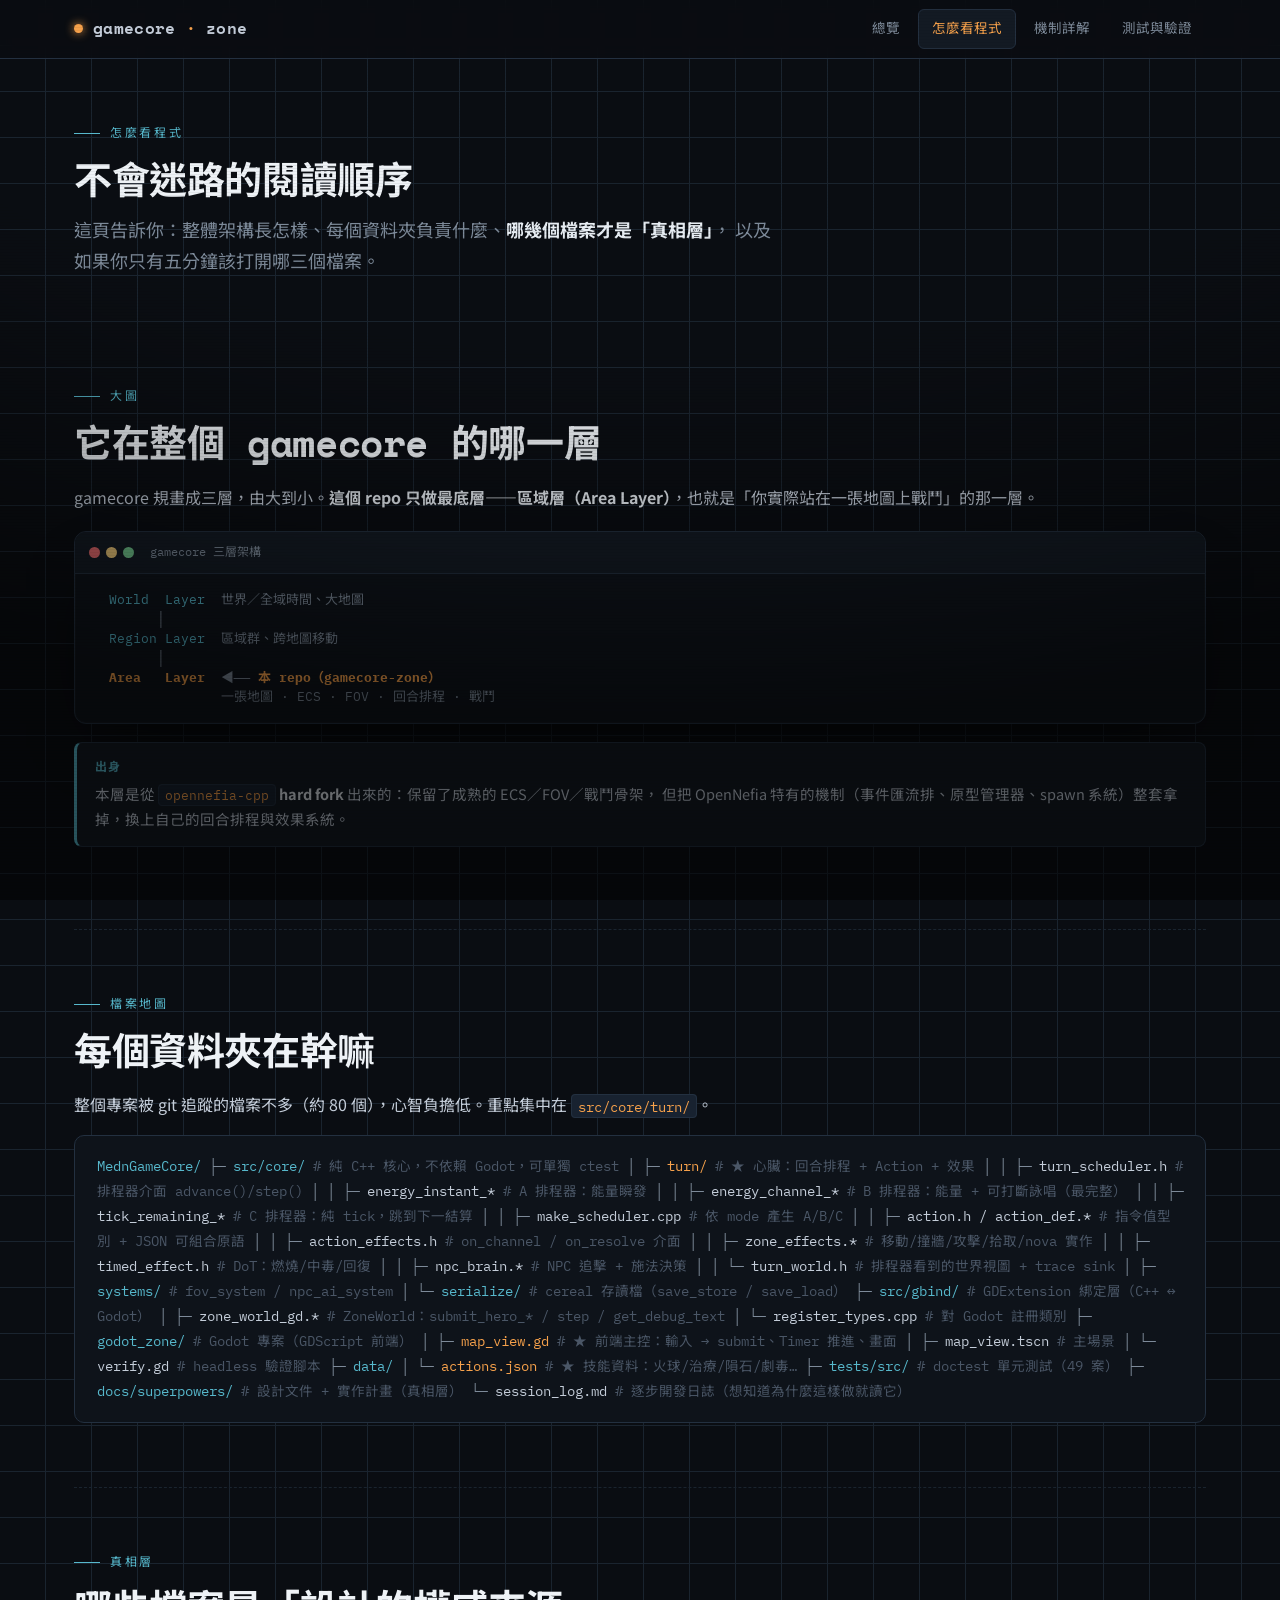
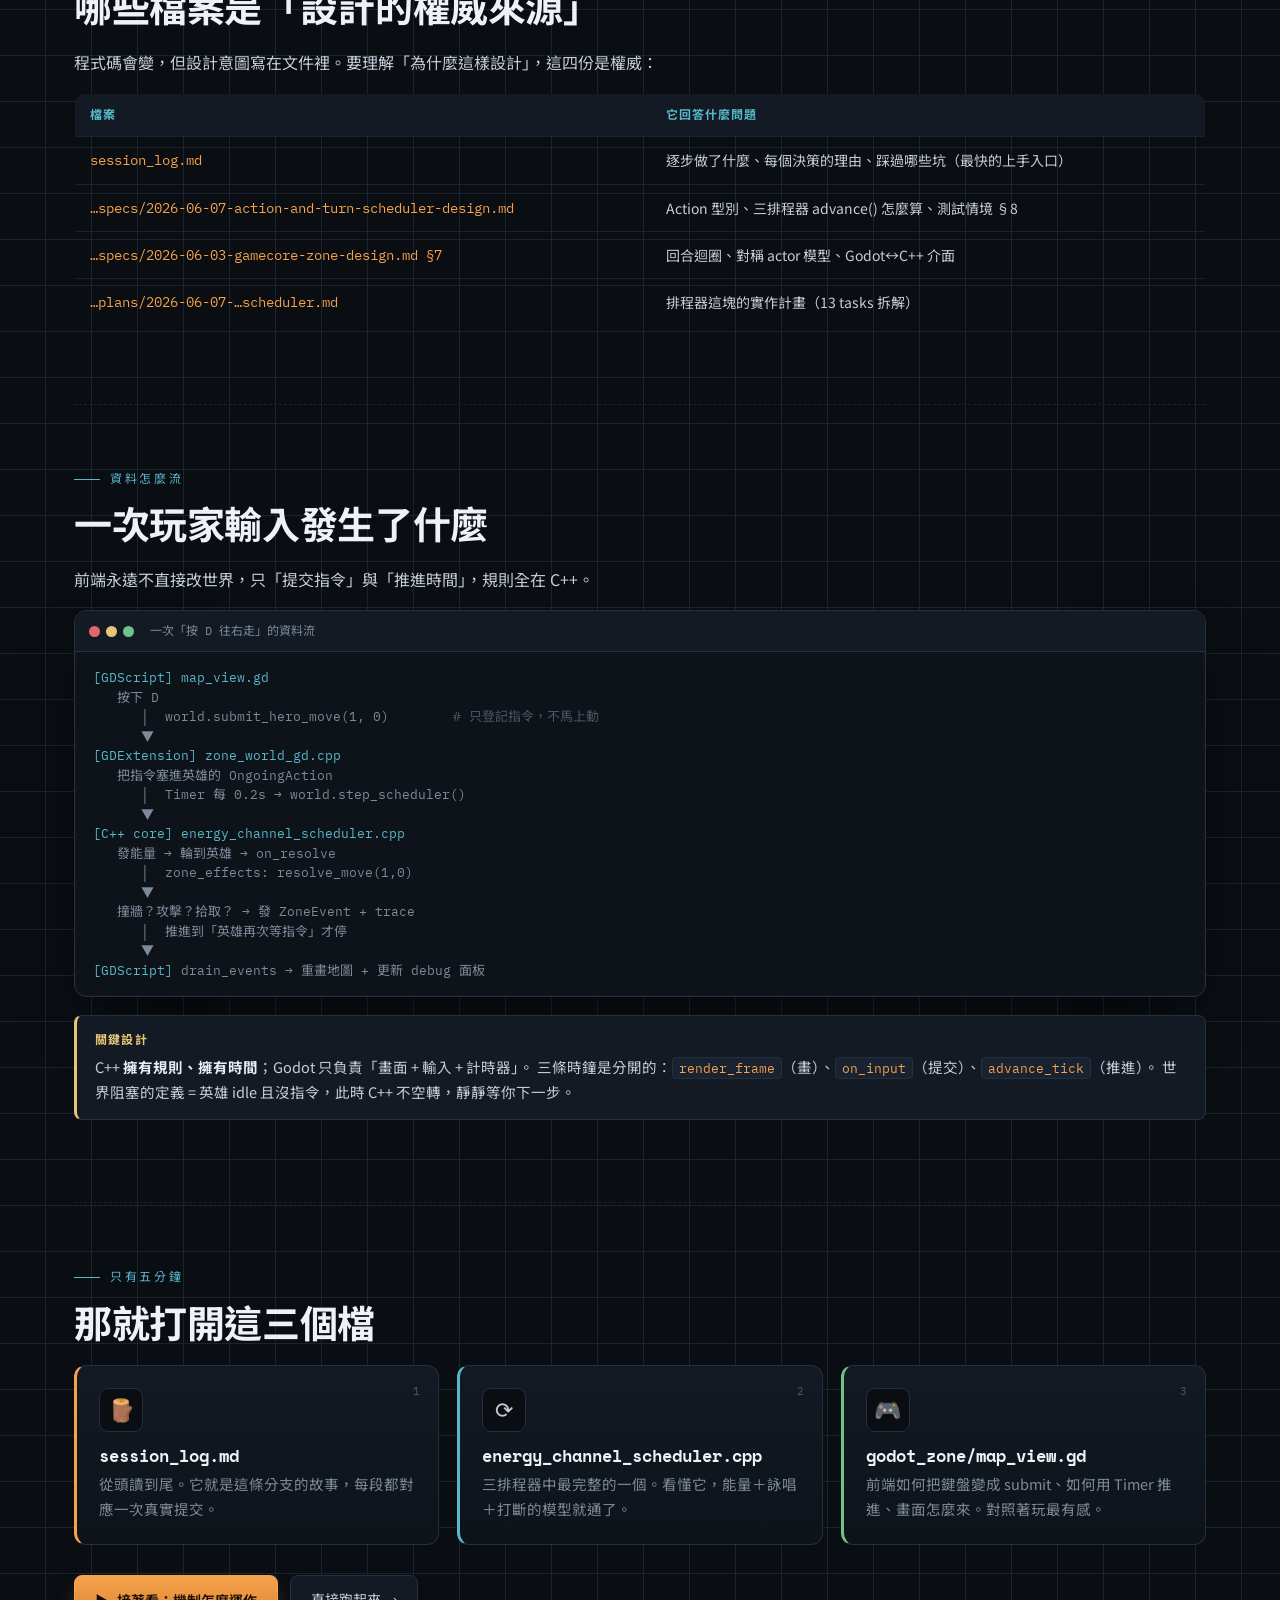
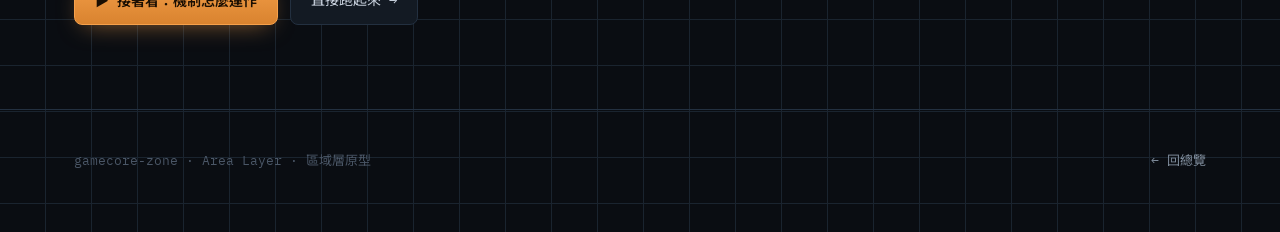
==== html/architecture.html @ c2a14237 "docs(html): 新增專案導覽網站（總覽/架構/機制/測試驗證） 四頁離線文件站，戰術終端機風格（呼應遊戲 ASCII + debug 面板）： - index：總覽、核心能力、開發時間軸、數據" ====
<!DOCTYPE html>
<html lang="zh-Hant">
<head>
<meta charset="UTF-8">
<meta name="viewport" content="width=device-width, initial-scale=1.0">
<script>document.documentElement.className="js";</script>
<title>怎麼看程式 — gamecore-zone</title>
<meta name="description" content="gamecore-zone 程式碼結構導覽：三層架構、檔案地圖、真相層在哪。">
<link rel="stylesheet" href="assets/style.css">
</head>
<body>

<header class="topbar">
  <div class="topbar-inner">
    <div class="brand"><span class="dot"></span>gamecore<b>·</b>zone</div>
    <nav class="nav">
      <a href="index.html">總覽</a>
      <a href="architecture.html" class="active">怎麼看程式</a>
      <a href="mechanics.html">機制詳解</a>
      <a href="testing.html">測試與驗證</a>
    </nav>
    <button class="menu-btn">☰</button>
  </div>
</header>

<main class="wrap">

  <div class="page-head">
    <p class="eyebrow">怎麼看程式</p>
    <h2>不會迷路的閱讀順序</h2>
    <p class="lead">
      這頁告訴你：整體架構長怎樣、每個資料夾負責什麼、<strong>哪幾個檔案才是「真相層」</strong>，
      以及如果你只有五分鐘該打開哪三個檔案。
    </p>
  </div>

  <!-- 三層架構 -->
  <section>
    <p class="eyebrow">大圖</p>
    <h2>它在整個 gamecore 的哪一層</h2>
    <p>gamecore 規畫成三層，由大到小。<strong>這個 repo 只做最底層——區域層（Area Layer）</strong>，也就是「你實際站在一張地圖上戰鬥」的那一層。</p>

    <div class="term reveal" style="margin-top:20px;">
      <div class="term-bar"><span class="lights"><i class="l-r"></i><i class="l-y"></i><i class="l-g"></i></span> gamecore 三層架構</div>
<div class="term-body">  <span class="hl">World  Layer</span>  世界／全域時間、大地圖
        │
  <span class="hl">Region Layer</span>  區域群、跨地圖移動
        │
  <span class="at">Area   Layer</span>  ◀── <span class="at">本 repo（gamecore-zone）</span>
                一張地圖 · ECS · FOV · 回合排程 · 戰鬥</div>
    </div>

    <div class="note">
      <b class="t">出身</b>
      本層是從 <code>opennefia-cpp</code> <strong>hard fork</strong> 出來的：保留了成熟的 ECS／FOV／戰鬥骨架，
      但把 OpenNefia 特有的機制（事件匯流排、原型管理器、spawn 系統）整套拿掉，換上自己的回合排程與效果系統。
    </div>
  </section>

  <!-- 檔案地圖 -->
  <section>
    <p class="eyebrow">檔案地圖</p>
    <h2>每個資料夾在幹嘛</h2>
    <p>整個專案被 git 追蹤的檔案不多（約 80 個），心智負擔低。重點集中在 <code>src/core/turn/</code>。</p>

    <div class="tree reveal">
<span class="d">MednGameCore/</span>
├─ <span class="d">src/core/</span>                  <span class="cmt"># 純 C++ 核心，不依賴 Godot，可單獨 ctest</span>
│  ├─ <span class="hot">turn/</span>                  <span class="cmt"># ★ 心臟：回合排程 + Action + 效果</span>
│  │  ├─ <span class="f">turn_scheduler.h</span>      <span class="cmt"># 排程器介面 advance()/step()</span>
│  │  ├─ <span class="f">energy_instant_*</span>      <span class="cmt"># A 排程器：能量瞬發</span>
│  │  ├─ <span class="f">energy_channel_*</span>      <span class="cmt"># B 排程器：能量 + 可打斷詠唱（最完整）</span>
│  │  ├─ <span class="f">tick_remaining_*</span>      <span class="cmt"># C 排程器：純 tick，跳到下一結算</span>
│  │  ├─ <span class="f">make_scheduler.cpp</span>    <span class="cmt"># 依 mode 產生 A/B/C</span>
│  │  ├─ <span class="f">action.h / action_def.*</span> <span class="cmt"># 指令值型別 + JSON 可組合原語</span>
│  │  ├─ <span class="f">action_effects.h</span>      <span class="cmt"># on_channel / on_resolve 介面</span>
│  │  ├─ <span class="f">zone_effects.*</span>        <span class="cmt"># 移動/撞牆/攻擊/拾取/nova 實作</span>
│  │  ├─ <span class="f">timed_effect.h</span>        <span class="cmt"># DoT：燃燒/中毒/回復</span>
│  │  ├─ <span class="f">npc_brain.*</span>           <span class="cmt"># NPC 追擊 + 施法決策</span>
│  │  └─ <span class="f">turn_world.h</span>          <span class="cmt"># 排程器看到的世界視圖 + trace sink</span>
│  ├─ <span class="d">systems/</span>               <span class="cmt"># fov_system / npc_ai_system</span>
│  └─ <span class="d">serialize/</span>             <span class="cmt"># cereal 存讀檔（save_store / save_load）</span>
├─ <span class="d">src/gbind/</span>                <span class="cmt"># GDExtension 綁定層（C++ ↔ Godot）</span>
│  ├─ <span class="f">zone_world_gd.*</span>         <span class="cmt"># ZoneWorld：submit_hero_* / step / get_debug_text</span>
│  └─ <span class="f">register_types.cpp</span>     <span class="cmt"># 對 Godot 註冊類別</span>
├─ <span class="d">godot_zone/</span>               <span class="cmt"># Godot 專案（GDScript 前端）</span>
│  ├─ <span class="hot">map_view.gd</span>            <span class="cmt"># ★ 前端主控：輸入 → submit、Timer 推進、畫面</span>
│  ├─ <span class="f">map_view.tscn</span>          <span class="cmt"># 主場景</span>
│  └─ <span class="f">verify.gd</span>             <span class="cmt"># headless 驗證腳本</span>
├─ <span class="d">data/</span>
│  └─ <span class="hot">actions.json</span>           <span class="cmt"># ★ 技能資料：火球/治療/隕石/劇毒…</span>
├─ <span class="d">tests/src/</span>               <span class="cmt"># doctest 單元測試（49 案）</span>
├─ <span class="d">docs/superpowers/</span>        <span class="cmt"># 設計文件 + 實作計畫（真相層）</span>
└─ <span class="f">session_log.md</span>          <span class="cmt"># 逐步開發日誌（想知道為什麼這樣做就讀它）</span>
    </div>
  </section>

  <!-- 真相層 -->
  <section>
    <p class="eyebrow">真相層</p>
    <h2>哪些檔案是「設計的權威來源」</h2>
    <p>程式碼會變，但設計意圖寫在文件裡。要理解「為什麼這樣設計」，這四份是權威：</p>

    <table class="tbl reveal">
      <thead><tr><th>檔案</th><th>它回答什麼問題</th></tr></thead>
      <tbody>
        <tr><td>session_log.md</td><td>逐步做了什麼、每個決策的理由、踩過哪些坑（最快的上手入口）</td></tr>
        <tr><td>…specs/2026-06-07-action-and-turn-scheduler-design.md</td><td>Action 型別、三排程器 advance() 怎麼算、測試情境 §8</td></tr>
        <tr><td>…specs/2026-06-03-gamecore-zone-design.md §7</td><td>回合迴圈、對稱 actor 模型、Godot↔C++ 介面</td></tr>
        <tr><td>…plans/2026-06-07-…scheduler.md</td><td>排程器這塊的實作計畫（13 tasks 拆解）</td></tr>
      </tbody>
    </table>
  </section>

  <!-- 資料流 -->
  <section>
    <p class="eyebrow">資料怎麼流</p>
    <h2>一次玩家輸入發生了什麼</h2>
    <p>前端永遠不直接改世界，只「提交指令」與「推進時間」，規則全在 C++。</p>

    <div class="term reveal">
      <div class="term-bar"><span class="lights"><i class="l-r"></i><i class="l-y"></i><i class="l-g"></i></span> 一次「按 D 往右走」的資料流</div>
<div class="term-body"><span class="hl">[GDScript] map_view.gd</span>
   按下 D
      │  world.submit_hero_move(1, 0)        <span class="wl"># 只登記指令，不馬上動</span>
      ▼
<span class="hl">[GDExtension] zone_world_gd.cpp</span>
   把指令塞進英雄的 OngoingAction
      │  Timer 每 0.2s → world.step_scheduler()
      ▼
<span class="hl">[C++ core] energy_channel_scheduler.cpp</span>
   發能量 → 輪到英雄 → on_resolve
      │  zone_effects: resolve_move(1,0)
      ▼
   撞牆？攻擊？拾取？ → 發 ZoneEvent + trace
      │  推進到「英雄再次等指令」才停
      ▼
<span class="hl">[GDScript]</span> drain_events → 重畫地圖 + 更新 debug 面板</div>
    </div>

    <div class="note warn">
      <b class="t">關鍵設計</b>
      C++ <strong>擁有規則、擁有時間</strong>；Godot 只負責「畫面 + 輸入 + 計時器」。
      三條時鐘是分開的：<code>render_frame</code>（畫）、<code>on_input</code>（提交）、<code>advance_tick</code>（推進）。
      世界阻塞的定義 = 英雄 idle 且沒指令，此時 C++ 不空轉，靜靜等你下一步。
    </div>
  </section>

  <!-- 五分鐘 -->
  <section style="border-bottom:0;">
    <p class="eyebrow">只有五分鐘</p>
    <h2>那就打開這三個檔</h2>
    <div class="grid c3">
      <div class="card fire reveal">
        <span class="k">1</span>
        <div class="ico">🪵</div>
        <h3>session_log.md</h3>
        <p>從頭讀到尾。它就是這條分支的故事，每段都對應一次真實提交。</p>
      </div>
      <div class="card cyan reveal">
        <span class="k">2</span>
        <div class="ico">⟳</div>
        <h3>energy_channel_scheduler.cpp</h3>
        <p>三排程器中最完整的一個。看懂它，能量＋詠唱＋打斷的模型就通了。</p>
      </div>
      <div class="card heal reveal">
        <span class="k">3</span>
        <div class="ico">🎮</div>
        <h3>godot_zone/map_view.gd</h3>
        <p>前端如何把鍵盤變成 submit、如何用 Timer 推進、畫面怎麼來。對照著玩最有感。</p>
      </div>
    </div>
    <div class="hero-cta" style="margin-top:30px;">
      <a class="btn primary" href="mechanics.html">▶ 接著看：機制怎麼運作</a>
      <a class="btn" href="testing.html">直接跑起來 →</a>
    </div>
  </section>

</main>

<footer>
  <div class="wrap foot-inner">
    <span>gamecore-zone · Area Layer · 區域層原型</span>
    <span><a href="index.html">← 回總覽</a></span>
  </div>
</footer>

<script src="assets/app.js"></script>
</body>
</html>
---- html/assets/style.css ----
/* ============================================================
   gamecore-zone — 文件站樣式
   美學方向：戰術終端機 / phosphor 螢光 / roguelike 內部監視器
   ============================================================ */

@import url('https://fonts.googleapis.com/css2?family=Space+Mono:ital,wght@0,400;0,700;1,400&family=IBM+Plex+Mono:wght@400;500;600&family=Noto+Sans+TC:wght@400;500;700&display=swap');

:root {
  --bg:        #0a0d12;
  --bg-2:      #0e131a;
  --panel:     #131a23;
  --panel-2:   #182230;
  --line:      #233040;
  --line-soft: #1a242f;

  --ink:       #c4cdd9;
  --ink-dim:   #7d8a99;
  --ink-faint: #4a5666;

  --fire:      #f6a14b;   /* 火 / 英雄 / 主強調 */
  --cyan:      #57b8cc;   /* 資訊 / 排程 */
  --heal:      #6fc28a;   /* 治療 / 回復 */
  --cast:      #b08cff;   /* 詠唱 / 毒 */
  --blood:     #e0686b;   /* 傷害 / 死亡 */
  --gold:      #e8c477;

  --display: 'Space Mono', 'Noto Sans TC', monospace;
  --code:    'IBM Plex Mono', 'Noto Sans TC', monospace;
  --body:    'Noto Sans TC', 'IBM Plex Mono', sans-serif;

  --maxw: 1180px;
}

* { box-sizing: border-box; }

html { scroll-behavior: smooth; }

body {
  margin: 0;
  background: var(--bg);
  color: var(--ink);
  font-family: var(--body);
  font-size: 16px;
  line-height: 1.72;
  -webkit-font-smoothing: antialiased;
  background-image:
    linear-gradient(var(--line-soft) 1px, transparent 1px),
    linear-gradient(90deg, var(--line-soft) 1px, transparent 1px);
  background-size: 46px 46px;
  background-position: -1px -1px;
}

/* 掃描線 + 暗角氛圍疊層 */
body::before {
  content: "";
  position: fixed;
  inset: 0;
  pointer-events: none;
  z-index: 999;
  background:
    radial-gradient(ellipse 120% 90% at 50% -10%, transparent 55%, rgba(0,0,0,.55) 100%),
    repeating-linear-gradient(0deg, rgba(0,0,0,0) 0px, rgba(0,0,0,0) 2px, rgba(0,0,0,.10) 3px);
  mix-blend-mode: multiply;
}

a { color: var(--fire); text-decoration: none; }
a:hover { text-decoration: underline; text-underline-offset: 3px; }

::selection { background: rgba(246,161,75,.28); color: #fff; }

/* ---------- 頂部導覽 ---------- */
.topbar {
  position: sticky;
  top: 0;
  z-index: 50;
  background: rgba(10,13,18,.82);
  backdrop-filter: blur(8px);
  border-bottom: 1px solid var(--line);
}
.topbar-inner {
  max-width: var(--maxw);
  margin: 0 auto;
  padding: 0 24px;
  height: 58px;
  display: flex;
  align-items: center;
  gap: 28px;
}
.brand {
  font-family: var(--display);
  font-weight: 700;
  letter-spacing: .02em;
  color: var(--ink);
  white-space: nowrap;
  display: flex;
  align-items: center;
  gap: 10px;
}
.brand .dot {
  width: 9px; height: 9px; border-radius: 50%;
  background: var(--fire);
  box-shadow: 0 0 10px var(--fire);
  animation: blink 2.4s steps(1) infinite;
}
@keyframes blink { 0%,70%{opacity:1} 71%,100%{opacity:.25} }
.brand b { color: var(--fire); }

.nav {
  display: flex;
  gap: 4px;
  margin-left: auto;
  flex-wrap: wrap;
}
.nav a {
  font-family: var(--code);
  font-size: 13.5px;
  color: var(--ink-dim);
  padding: 7px 13px;
  border: 1px solid transparent;
  border-radius: 6px;
  transition: .15s;
}
.nav a:hover { color: var(--ink); background: var(--panel); text-decoration: none; }
.nav a.active {
  color: var(--fire);
  border-color: var(--line);
  background: var(--panel);
}

/* ---------- 版面 ---------- */
.wrap { max-width: var(--maxw); margin: 0 auto; padding: 0 24px; }
section { padding: 64px 0; border-bottom: 1px dashed var(--line-soft); }
section:last-child { border-bottom: 0; }

.eyebrow {
  font-family: var(--code);
  font-size: 12px;
  letter-spacing: .22em;
  text-transform: uppercase;
  color: var(--cyan);
  margin: 0 0 14px;
  display: flex; align-items: center; gap: 10px;
}
.eyebrow::before {
  content: "";
  width: 26px; height: 1px;
  background: var(--cyan);
}

h1, h2, h3 { font-family: var(--display); font-weight: 700; line-height: 1.18; color: #eef2f6; }
h2 { font-size: clamp(26px, 4vw, 38px); margin: 0 0 18px; letter-spacing: -.01em; }
h3 { font-size: 20px; margin: 32px 0 10px; color: var(--gold); }
p { margin: 0 0 16px; color: var(--ink); }
.lead { font-size: 18px; color: var(--ink-dim); max-width: 70ch; }

strong { color: #e7edf3; font-weight: 700; }
code:not(pre code) {
  font-family: var(--code);
  font-size: .9em;
  background: var(--panel-2);
  color: var(--fire);
  padding: 1.5px 6px;
  border-radius: 4px;
  border: 1px solid var(--line);
}

/* ---------- HERO ---------- */
.hero {
  padding: 86px 0 70px;
  display: grid;
  grid-template-columns: 1.05fr .95fr;
  gap: 54px;
  align-items: center;
}
.hero h1 {
  font-size: clamp(38px, 6.2vw, 68px);
  letter-spacing: -.02em;
  margin: 0 0 20px;
}
.hero h1 .fire { color: var(--fire); }
.hero .tag {
  font-family: var(--code);
  display: inline-block;
  font-size: 12.5px;
  letter-spacing: .14em;
  color: var(--cyan);
  border: 1px solid var(--line);
  background: var(--panel);
  padding: 5px 12px;
  border-radius: 100px;
  margin-bottom: 26px;
}
.hero .lead { font-size: 19px; }
.hero-cta { display: flex; gap: 12px; margin-top: 30px; flex-wrap: wrap; }

.btn {
  font-family: var(--code);
  font-size: 14px;
  padding: 12px 20px;
  border-radius: 8px;
  border: 1px solid var(--line);
  color: var(--ink);
  background: var(--panel);
  transition: .16s;
  cursor: pointer;
  display: inline-flex; align-items: center; gap: 8px;
}
.btn:hover { text-decoration: none; transform: translateY(-2px); border-color: var(--ink-faint); }
.btn.primary {
  background: linear-gradient(180deg, #f6a14b, #d9832f);
  color: #1a0e02;
  border-color: #f6a14b;
  font-weight: 600;
  box-shadow: 0 8px 24px -10px rgba(246,161,75,.6);
}

/* ---------- ASCII 地圖小視窗 ---------- */
.term {
  background: var(--bg-2);
  border: 1px solid var(--line);
  border-radius: 12px;
  overflow: hidden;
  box-shadow: 0 30px 70px -30px rgba(0,0,0,.8), inset 0 0 0 1px rgba(255,255,255,.02);
}
.term-bar {
  display: flex; align-items: center; gap: 8px;
  padding: 10px 14px;
  background: var(--panel);
  border-bottom: 1px solid var(--line);
  font-family: var(--code);
  font-size: 12px;
  color: var(--ink-dim);
}
.term-bar .lights { display: flex; gap: 6px; margin-right: 8px; }
.term-bar .lights i { width: 11px; height: 11px; border-radius: 50%; display: block; }
.l-r { background: var(--blood); }
.l-y { background: var(--gold); }
.l-g { background: var(--heal); }
.term-body {
  font-family: var(--code);
  font-size: 13px;
  line-height: 1.5;
  padding: 16px 18px;
  white-space: pre;
  overflow-x: auto;
  color: var(--ink-dim);
}
.term-body .at  { color: var(--fire); font-weight: 700; }   /* @ 英雄 */
.term-body .en  { color: var(--blood); }                    /* g 敵人 */
.term-body .it  { color: var(--heal); }                     /* ! 道具 */
.term-body .wl  { color: var(--ink-faint); }                /* # 牆 */
.term-body .hl  { color: var(--cyan); }

/* ---------- 卡片網格 ---------- */
.grid { display: grid; gap: 18px; }
.grid.c2 { grid-template-columns: repeat(2, 1fr); }
.grid.c3 { grid-template-columns: repeat(3, 1fr); }

.card {
  background: linear-gradient(180deg, var(--panel), var(--bg-2));
  border: 1px solid var(--line);
  border-radius: 12px;
  padding: 22px;
  position: relative;
  transition: .18s;
}
.card:hover { border-color: var(--ink-faint); transform: translateY(-3px); }
.card .ico {
  font-family: var(--code);
  font-size: 22px;
  width: 44px; height: 44px;
  display: grid; place-items: center;
  border: 1px solid var(--line);
  border-radius: 9px;
  background: var(--bg);
  margin-bottom: 14px;
}
.card h3 { margin: 0 0 6px; font-size: 17px; color: #eef2f6; }
.card p { font-size: 14.5px; color: var(--ink-dim); margin: 0; }
.card .k {
  position: absolute; top: 16px; right: 18px;
  font-family: var(--code); font-size: 11px;
  color: var(--ink-faint);
}

/* 強調色邊條 */
.card.fire { border-left: 3px solid var(--fire); }
.card.cyan { border-left: 3px solid var(--cyan); }
.card.heal { border-left: 3px solid var(--heal); }
.card.cast { border-left: 3px solid var(--cast); }
.card.blood{ border-left: 3px solid var(--blood); }
.card.gold { border-left: 3px solid var(--gold); }

/* ---------- 程式碼塊 / 終端機指令 ---------- */
pre {
  background: var(--bg-2);
  border: 1px solid var(--line);
  border-radius: 10px;
  padding: 18px 20px;
  overflow-x: auto;
  font-family: var(--code);
  font-size: 13.5px;
  line-height: 1.7;
  color: var(--ink);
  position: relative;
}
pre .c { color: var(--ink-faint); }      /* 註解 */
pre .p { color: var(--fire); }           /* 提示符 / 強調 */
pre .o { color: var(--heal); }           /* 輸出 ok */
pre .v { color: var(--cyan); }           /* 變數 / flag */

.cmd-label {
  font-family: var(--code);
  font-size: 11px;
  letter-spacing: .15em;
  text-transform: uppercase;
  color: var(--ink-faint);
  margin: 22px 0 8px;
}

/* ---------- 表格 ---------- */
.tbl {
  width: 100%;
  border-collapse: collapse;
  font-size: 14px;
  margin: 14px 0;
  border: 1px solid var(--line);
  border-radius: 10px;
  overflow: hidden;
}
.tbl th, .tbl td {
  padding: 11px 15px;
  text-align: left;
  border-bottom: 1px solid var(--line-soft);
}
.tbl th {
  background: var(--panel);
  font-family: var(--code);
  font-size: 12px;
  letter-spacing: .08em;
  text-transform: uppercase;
  color: var(--cyan);
}
.tbl tr:last-child td { border-bottom: 0; }
.tbl td:first-child { font-family: var(--code); color: var(--fire); white-space: nowrap; }
.tbl tr:hover td { background: rgba(255,255,255,.015); }
.kbd {
  font-family: var(--code);
  background: var(--panel-2);
  border: 1px solid var(--line);
  border-bottom-width: 2px;
  border-radius: 5px;
  padding: 2px 8px;
  font-size: 12.5px;
  color: var(--gold);
  white-space: nowrap;
}

/* ---------- 時間軸（做了什麼） ---------- */
.timeline { position: relative; margin-top: 20px; padding-left: 30px; }
.timeline::before {
  content: ""; position: absolute; left: 7px; top: 6px; bottom: 6px;
  width: 2px; background: linear-gradient(var(--fire), var(--cast), transparent);
}
.tl {
  position: relative;
  padding: 0 0 26px 8px;
}
.tl::before {
  content: ""; position: absolute; left: -27px; top: 6px;
  width: 12px; height: 12px; border-radius: 50%;
  background: var(--bg); border: 2px solid var(--fire);
}
.tl .step {
  font-family: var(--code); font-size: 11.5px;
  color: var(--ink-faint); letter-spacing: .1em;
}
.tl h4 { margin: 2px 0 5px; font-family: var(--display); font-size: 16.5px; color: #eef2f6; }
.tl p { margin: 0; font-size: 14.5px; color: var(--ink-dim); }

/* ---------- 統計條 ---------- */
.stats {
  display: grid; grid-template-columns: repeat(4, 1fr); gap: 1px;
  background: var(--line); border: 1px solid var(--line);
  border-radius: 12px; overflow: hidden; margin: 8px 0;
}
.stat { background: var(--bg-2); padding: 22px 18px; text-align: center; }
.stat .n {
  font-family: var(--display); font-weight: 700;
  font-size: 34px; color: var(--fire); line-height: 1;
}
.stat .l { font-family: var(--code); font-size: 11.5px; color: var(--ink-dim); margin-top: 8px; letter-spacing: .05em; }

/* ---------- 提示框 ---------- */
.note {
  border: 1px solid var(--line);
  border-left: 3px solid var(--cyan);
  background: var(--panel);
  border-radius: 8px;
  padding: 14px 18px;
  font-size: 14.5px;
  margin: 18px 0;
}
.note.warn { border-left-color: var(--gold); }
.note.bug  { border-left-color: var(--blood); }
.note b.t { font-family: var(--code); font-size: 12px; letter-spacing: .1em; text-transform: uppercase; display: block; margin-bottom: 4px; color: var(--cyan); }
.note.warn b.t { color: var(--gold); }
.note.bug  b.t { color: var(--blood); }

/* ---------- 檔案樹 ---------- */
.tree {
  font-family: var(--code);
  font-size: 13.5px;
  line-height: 1.85;
  background: var(--bg-2);
  border: 1px solid var(--line);
  border-radius: 10px;
  padding: 18px 22px;
  color: var(--ink-dim);
  overflow-x: auto;
}
.tree .d { color: var(--cyan); }
.tree .f { color: var(--ink); }
.tree .cmt { color: var(--ink-faint); }
.tree .hot { color: var(--fire); }

/* ---------- 頁尾 ---------- */
footer {
  border-top: 1px solid var(--line);
  padding: 40px 0 60px;
  margin-top: 20px;
  color: var(--ink-faint);
  font-family: var(--code);
  font-size: 13px;
}
.foot-inner { display: flex; justify-content: space-between; flex-wrap: wrap; gap: 16px; align-items: center; }
.foot-inner a { color: var(--ink-dim); }

/* ---------- 頁內小節標題 ---------- */
.page-head { padding: 64px 0 30px; }
.page-head h2 { margin-bottom: 12px; }

/* ---------- 進場動畫（只在 JS 啟用時隱藏，否則一律可見） ---------- */
.js .reveal { opacity: 0; transform: translateY(18px); }
.js .reveal.in { opacity: 1; transform: none; transition: opacity .6s ease, transform .6s cubic-bezier(.2,.7,.2,1); }

/* ---------- RWD ---------- */
@media (max-width: 860px) {
  .hero { grid-template-columns: 1fr; gap: 34px; padding-top: 50px; }
  .grid.c2, .grid.c3 { grid-template-columns: 1fr; }
  .stats { grid-template-columns: repeat(2, 1fr); }
  .nav { display: none; }
  .nav.open { display: flex; position: absolute; top: 58px; left: 0; right: 0; background: var(--bg-2); border-bottom: 1px solid var(--line); flex-direction: column; padding: 10px; }
  .menu-btn { display: inline-flex !important; margin-left: auto; }
}
.menu-btn { display: none; background: var(--panel); border: 1px solid var(--line); color: var(--ink); border-radius: 7px; padding: 8px 12px; font-family: var(--code); cursor: pointer; }
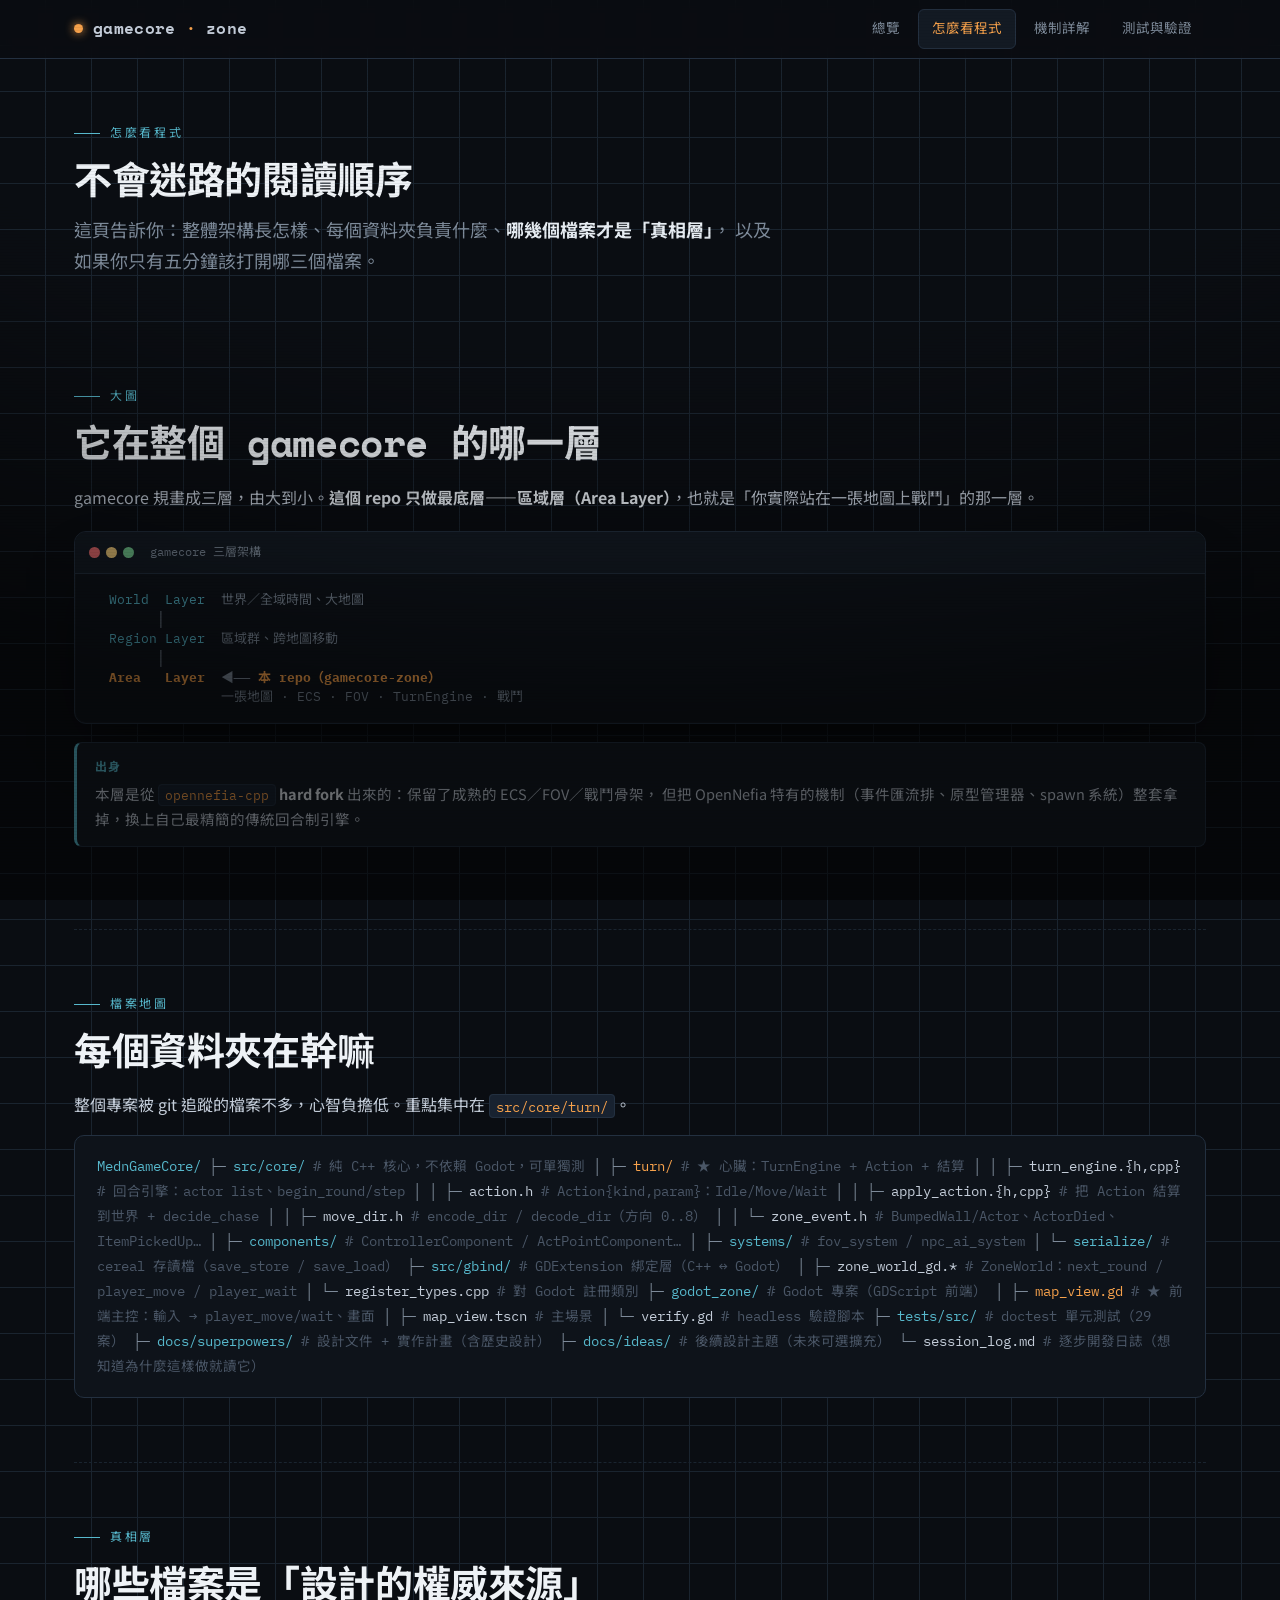
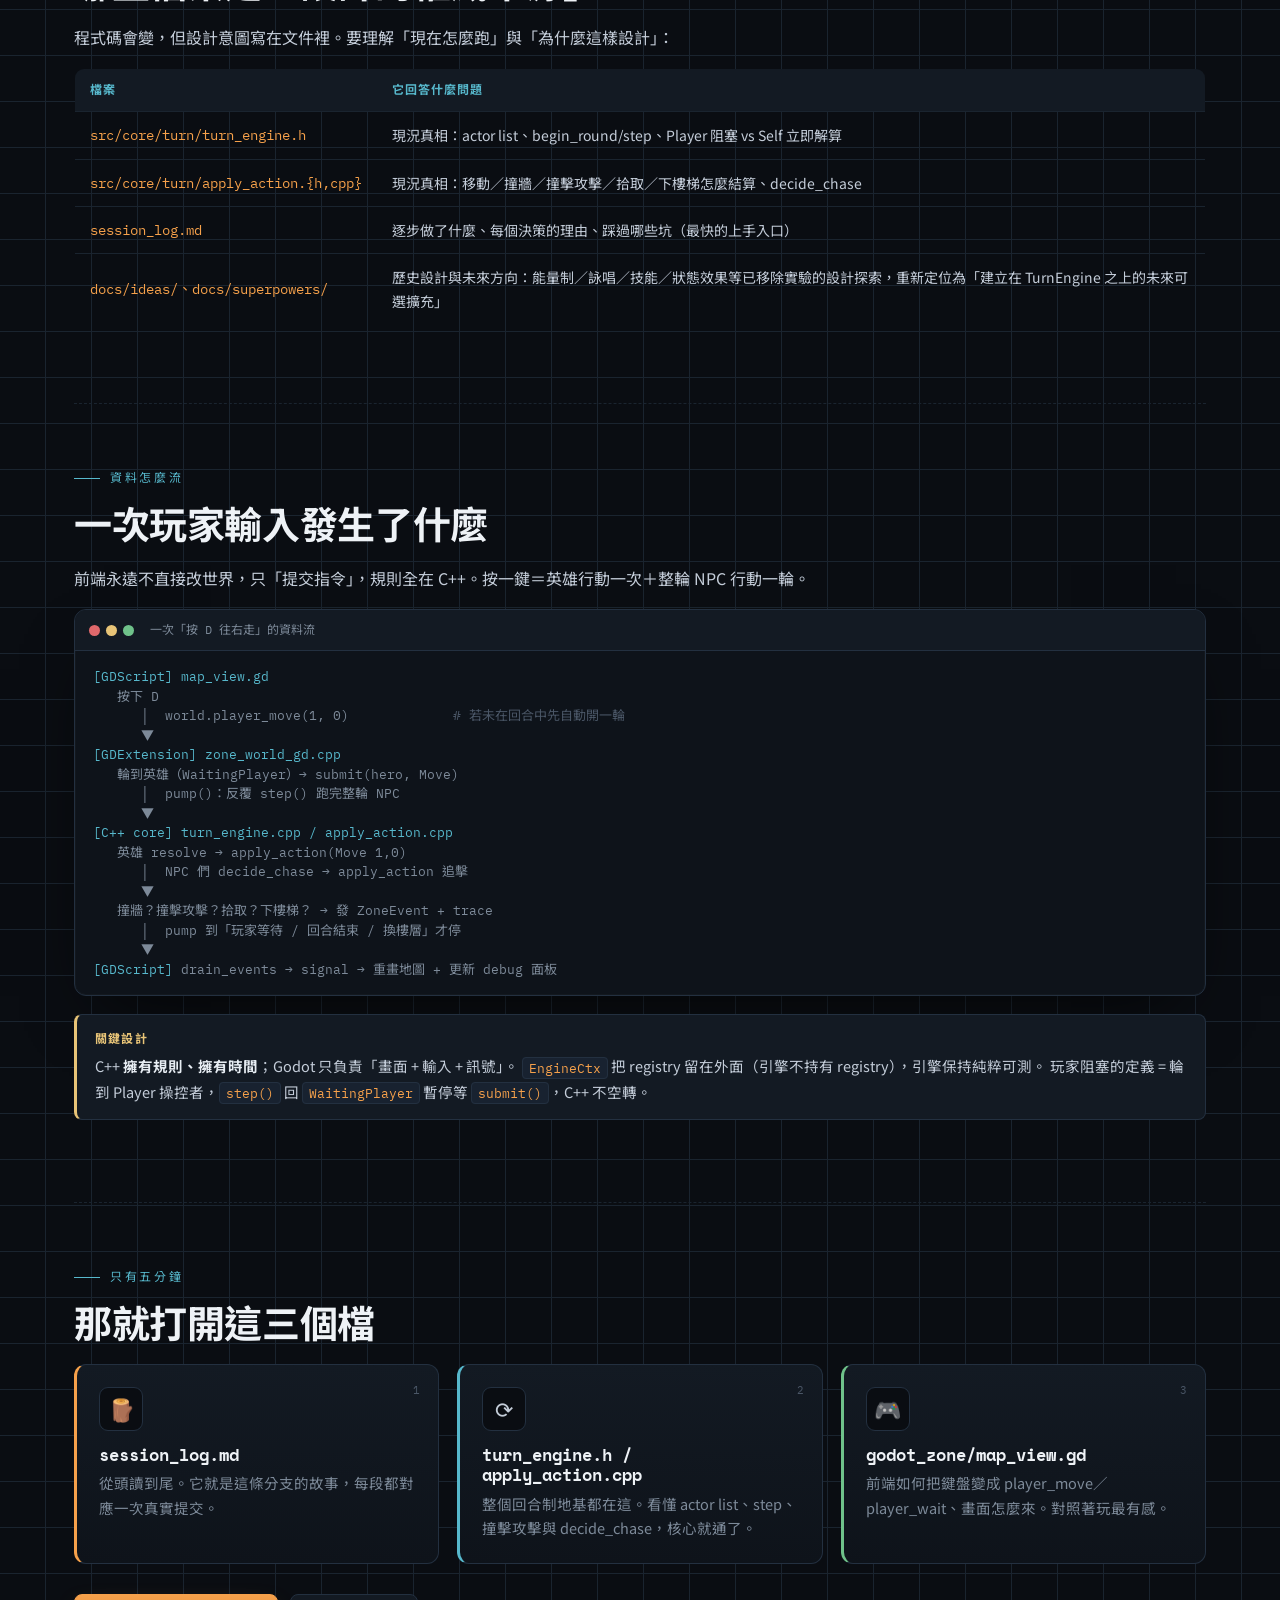
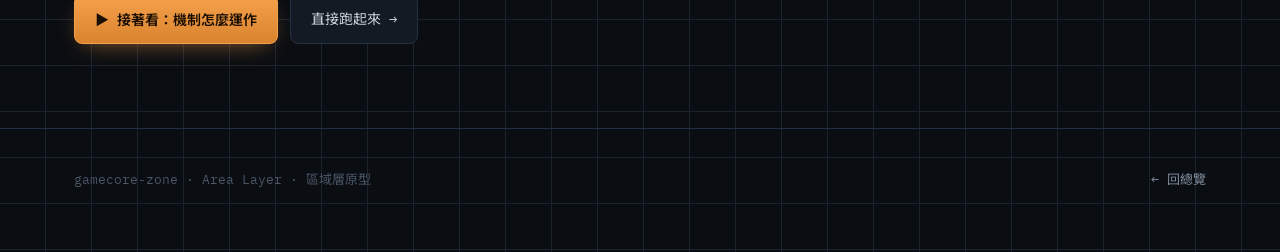
==== commit 407d1ebd: "docs: 全面更新文檔對齊回合系統重構（移除排程器/技能/DoT） 配合 TurnEngine 重構，更新全部專案文檔使其符合「最傳統回合制」現實： - README.md：由空殼改寫為完整專案說明" ====
--- a/html/architecture.html
+++ b/html/architecture.html
@@ -47,13 +47,13 @@
   <span class="hl">Region Layer</span>  區域群、跨地圖移動
         │
   <span class="at">Area   Layer</span>  ◀── <span class="at">本 repo（gamecore-zone）</span>
-                一張地圖 · ECS · FOV · 回合排程 · 戰鬥</div>
+                一張地圖 · ECS · FOV · TurnEngine · 戰鬥</div>
     </div>
 
     <div class="note">
       <b class="t">出身</b>
       本層是從 <code>opennefia-cpp</code> <strong>hard fork</strong> 出來的：保留了成熟的 ECS／FOV／戰鬥骨架，
-      但把 OpenNefia 特有的機制（事件匯流排、原型管理器、spawn 系統）整套拿掉，換上自己的回合排程與效果系統。
+      但把 OpenNefia 特有的機制（事件匯流排、原型管理器、spawn 系統）整套拿掉，換上自己最精簡的傳統回合制引擎。
     </div>
   </section>
 
@@ -61,36 +61,30 @@
   <section>
     <p class="eyebrow">檔案地圖</p>
     <h2>每個資料夾在幹嘛</h2>
-    <p>整個專案被 git 追蹤的檔案不多（約 80 個），心智負擔低。重點集中在 <code>src/core/turn/</code>。</p>
+    <p>整個專案被 git 追蹤的檔案不多，心智負擔低。重點集中在 <code>src/core/turn/</code>。</p>
 
     <div class="tree reveal">
 <span class="d">MednGameCore/</span>
-├─ <span class="d">src/core/</span>                  <span class="cmt"># 純 C++ 核心，不依賴 Godot，可單獨 ctest</span>
-│  ├─ <span class="hot">turn/</span>                  <span class="cmt"># ★ 心臟：回合排程 + Action + 效果</span>
-│  │  ├─ <span class="f">turn_scheduler.h</span>      <span class="cmt"># 排程器介面 advance()/step()</span>
-│  │  ├─ <span class="f">energy_instant_*</span>      <span class="cmt"># A 排程器：能量瞬發</span>
-│  │  ├─ <span class="f">energy_channel_*</span>      <span class="cmt"># B 排程器：能量 + 可打斷詠唱（最完整）</span>
-│  │  ├─ <span class="f">tick_remaining_*</span>      <span class="cmt"># C 排程器：純 tick，跳到下一結算</span>
-│  │  ├─ <span class="f">make_scheduler.cpp</span>    <span class="cmt"># 依 mode 產生 A/B/C</span>
-│  │  ├─ <span class="f">action.h / action_def.*</span> <span class="cmt"># 指令值型別 + JSON 可組合原語</span>
-│  │  ├─ <span class="f">action_effects.h</span>      <span class="cmt"># on_channel / on_resolve 介面</span>
-│  │  ├─ <span class="f">zone_effects.*</span>        <span class="cmt"># 移動/撞牆/攻擊/拾取/nova 實作</span>
-│  │  ├─ <span class="f">timed_effect.h</span>        <span class="cmt"># DoT：燃燒/中毒/回復</span>
-│  │  ├─ <span class="f">npc_brain.*</span>           <span class="cmt"># NPC 追擊 + 施法決策</span>
-│  │  └─ <span class="f">turn_world.h</span>          <span class="cmt"># 排程器看到的世界視圖 + trace sink</span>
+├─ <span class="d">src/core/</span>                  <span class="cmt"># 純 C++ 核心，不依賴 Godot，可單獨測</span>
+│  ├─ <span class="hot">turn/</span>                  <span class="cmt"># ★ 心臟：TurnEngine + Action + 結算</span>
+│  │  ├─ <span class="f">turn_engine.{h,cpp}</span>   <span class="cmt"># 回合引擎：actor list、begin_round/step</span>
+│  │  ├─ <span class="f">action.h</span>             <span class="cmt"># Action{kind,param}：Idle/Move/Wait</span>
+│  │  ├─ <span class="f">apply_action.{h,cpp}</span>  <span class="cmt"># 把 Action 結算到世界 + decide_chase</span>
+│  │  ├─ <span class="f">move_dir.h</span>           <span class="cmt"># encode_dir / decode_dir（方向 0..8）</span>
+│  │  └─ <span class="f">zone_event.h</span>         <span class="cmt"># BumpedWall/Actor、ActorDied、ItemPickedUp…</span>
+│  ├─ <span class="d">components/</span>             <span class="cmt"># ControllerComponent / ActPointComponent…</span>
 │  ├─ <span class="d">systems/</span>               <span class="cmt"># fov_system / npc_ai_system</span>
 │  └─ <span class="d">serialize/</span>             <span class="cmt"># cereal 存讀檔（save_store / save_load）</span>
 ├─ <span class="d">src/gbind/</span>                <span class="cmt"># GDExtension 綁定層（C++ ↔ Godot）</span>
-│  ├─ <span class="f">zone_world_gd.*</span>         <span class="cmt"># ZoneWorld：submit_hero_* / step / get_debug_text</span>
+│  ├─ <span class="f">zone_world_gd.*</span>         <span class="cmt"># ZoneWorld：next_round / player_move / player_wait</span>
 │  └─ <span class="f">register_types.cpp</span>     <span class="cmt"># 對 Godot 註冊類別</span>
 ├─ <span class="d">godot_zone/</span>               <span class="cmt"># Godot 專案（GDScript 前端）</span>
-│  ├─ <span class="hot">map_view.gd</span>            <span class="cmt"># ★ 前端主控：輸入 → submit、Timer 推進、畫面</span>
+│  ├─ <span class="hot">map_view.gd</span>            <span class="cmt"># ★ 前端主控：輸入 → player_move/wait、畫面</span>
 │  ├─ <span class="f">map_view.tscn</span>          <span class="cmt"># 主場景</span>
 │  └─ <span class="f">verify.gd</span>             <span class="cmt"># headless 驗證腳本</span>
-├─ <span class="d">data/</span>
-│  └─ <span class="hot">actions.json</span>           <span class="cmt"># ★ 技能資料：火球/治療/隕石/劇毒…</span>
-├─ <span class="d">tests/src/</span>               <span class="cmt"># doctest 單元測試（49 案）</span>
-├─ <span class="d">docs/superpowers/</span>        <span class="cmt"># 設計文件 + 實作計畫（真相層）</span>
+├─ <span class="d">tests/src/</span>               <span class="cmt"># doctest 單元測試（29 案）</span>
+├─ <span class="d">docs/superpowers/</span>        <span class="cmt"># 設計文件 + 實作計畫（含歷史設計）</span>
+├─ <span class="d">docs/ideas/</span>             <span class="cmt"># 後續設計主題（未來可選擴充）</span>
 └─ <span class="f">session_log.md</span>          <span class="cmt"># 逐步開發日誌（想知道為什麼這樣做就讀它）</span>
     </div>
   </section>
@@ -99,15 +93,15 @@
   <section>
     <p class="eyebrow">真相層</p>
     <h2>哪些檔案是「設計的權威來源」</h2>
-    <p>程式碼會變，但設計意圖寫在文件裡。要理解「為什麼這樣設計」，這四份是權威：</p>
+    <p>程式碼會變，但設計意圖寫在文件裡。要理解「現在怎麼跑」與「為什麼這樣設計」：</p>
 
     <table class="tbl reveal">
       <thead><tr><th>檔案</th><th>它回答什麼問題</th></tr></thead>
       <tbody>
+        <tr><td>src/core/turn/turn_engine.h</td><td>現況真相：actor list、begin_round/step、Player 阻塞 vs Self 立即解算</td></tr>
+        <tr><td>src/core/turn/apply_action.{h,cpp}</td><td>現況真相：移動／撞牆／撞擊攻擊／拾取／下樓梯怎麼結算、decide_chase</td></tr>
         <tr><td>session_log.md</td><td>逐步做了什麼、每個決策的理由、踩過哪些坑（最快的上手入口）</td></tr>
-        <tr><td>…specs/2026-06-07-action-and-turn-scheduler-design.md</td><td>Action 型別、三排程器 advance() 怎麼算、測試情境 §8</td></tr>
-        <tr><td>…specs/2026-06-03-gamecore-zone-design.md §7</td><td>回合迴圈、對稱 actor 模型、Godot↔C++ 介面</td></tr>
-        <tr><td>…plans/2026-06-07-…scheduler.md</td><td>排程器這塊的實作計畫（13 tasks 拆解）</td></tr>
+        <tr><td>docs/ideas/、docs/superpowers/</td><td>歷史設計與未來方向：能量制／詠唱／技能／狀態效果等已移除實驗的設計探索，重新定位為「建立在 TurnEngine 之上的未來可選擴充」</td></tr>
       </tbody>
     </table>
   </section>
@@ -116,33 +110,33 @@
   <section>
     <p class="eyebrow">資料怎麼流</p>
     <h2>一次玩家輸入發生了什麼</h2>
-    <p>前端永遠不直接改世界，只「提交指令」與「推進時間」，規則全在 C++。</p>
+    <p>前端永遠不直接改世界，只「提交指令」，規則全在 C++。按一鍵＝英雄行動一次＋整輪 NPC 行動一輪。</p>
 
     <div class="term reveal">
       <div class="term-bar"><span class="lights"><i class="l-r"></i><i class="l-y"></i><i class="l-g"></i></span> 一次「按 D 往右走」的資料流</div>
 <div class="term-body"><span class="hl">[GDScript] map_view.gd</span>
    按下 D
-      │  world.submit_hero_move(1, 0)        <span class="wl"># 只登記指令，不馬上動</span>
+      │  world.player_move(1, 0)             <span class="wl"># 若未在回合中先自動開一輪</span>
       ▼
 <span class="hl">[GDExtension] zone_world_gd.cpp</span>
-   把指令塞進英雄的 OngoingAction
-      │  Timer 每 0.2s → world.step_scheduler()
+   輪到英雄（WaitingPlayer）→ submit(hero, Move)
+      │  pump()：反覆 step() 跑完整輪 NPC
       ▼
-<span class="hl">[C++ core] energy_channel_scheduler.cpp</span>
-   發能量 → 輪到英雄 → on_resolve
-      │  zone_effects: resolve_move(1,0)
+<span class="hl">[C++ core] turn_engine.cpp / apply_action.cpp</span>
+   英雄 resolve → apply_action(Move 1,0)
+      │  NPC 們 decide_chase → apply_action 追擊
       ▼
-   撞牆？攻擊？拾取？ → 發 ZoneEvent + trace
-      │  推進到「英雄再次等指令」才停
+   撞牆？撞擊攻擊？拾取？下樓梯？ → 發 ZoneEvent + trace
+      │  pump 到「玩家等待 / 回合結束 / 換樓層」才停
       ▼
-<span class="hl">[GDScript]</span> drain_events → 重畫地圖 + 更新 debug 面板</div>
+<span class="hl">[GDScript]</span> drain_events → signal → 重畫地圖 + 更新 debug 面板</div>
     </div>
 
     <div class="note warn">
       <b class="t">關鍵設計</b>
-      C++ <strong>擁有規則、擁有時間</strong>；Godot 只負責「畫面 + 輸入 + 計時器」。
-      三條時鐘是分開的：<code>render_frame</code>（畫）、<code>on_input</code>（提交）、<code>advance_tick</code>（推進）。
-      世界阻塞的定義 = 英雄 idle 且沒指令，此時 C++ 不空轉，靜靜等你下一步。
+      C++ <strong>擁有規則、擁有時間</strong>；Godot 只負責「畫面 + 輸入 + 訊號」。
+      <code>EngineCtx</code> 把 registry 留在外面（引擎不持有 registry），引擎保持純粹可測。
+      玩家阻塞的定義 = 輪到 Player 操控者，<code>step()</code> 回 <code>WaitingPlayer</code> 暫停等 <code>submit()</code>，C++ 不空轉。
     </div>
   </section>
 
@@ -160,14 +154,14 @@
       <div class="card cyan reveal">
         <span class="k">2</span>
         <div class="ico">⟳</div>
-        <h3>energy_channel_scheduler.cpp</h3>
-        <p>三排程器中最完整的一個。看懂它，能量＋詠唱＋打斷的模型就通了。</p>
+        <h3>turn_engine.h / apply_action.cpp</h3>
+        <p>整個回合制地基都在這。看懂 actor list、step、撞擊攻擊與 decide_chase，核心就通了。</p>
       </div>
       <div class="card heal reveal">
         <span class="k">3</span>
         <div class="ico">🎮</div>
         <h3>godot_zone/map_view.gd</h3>
-        <p>前端如何把鍵盤變成 submit、如何用 Timer 推進、畫面怎麼來。對照著玩最有感。</p>
+        <p>前端如何把鍵盤變成 player_move／player_wait、畫面怎麼來。對照著玩最有感。</p>
       </div>
     </div>
     <div class="hero-cta" style="margin-top:30px;">
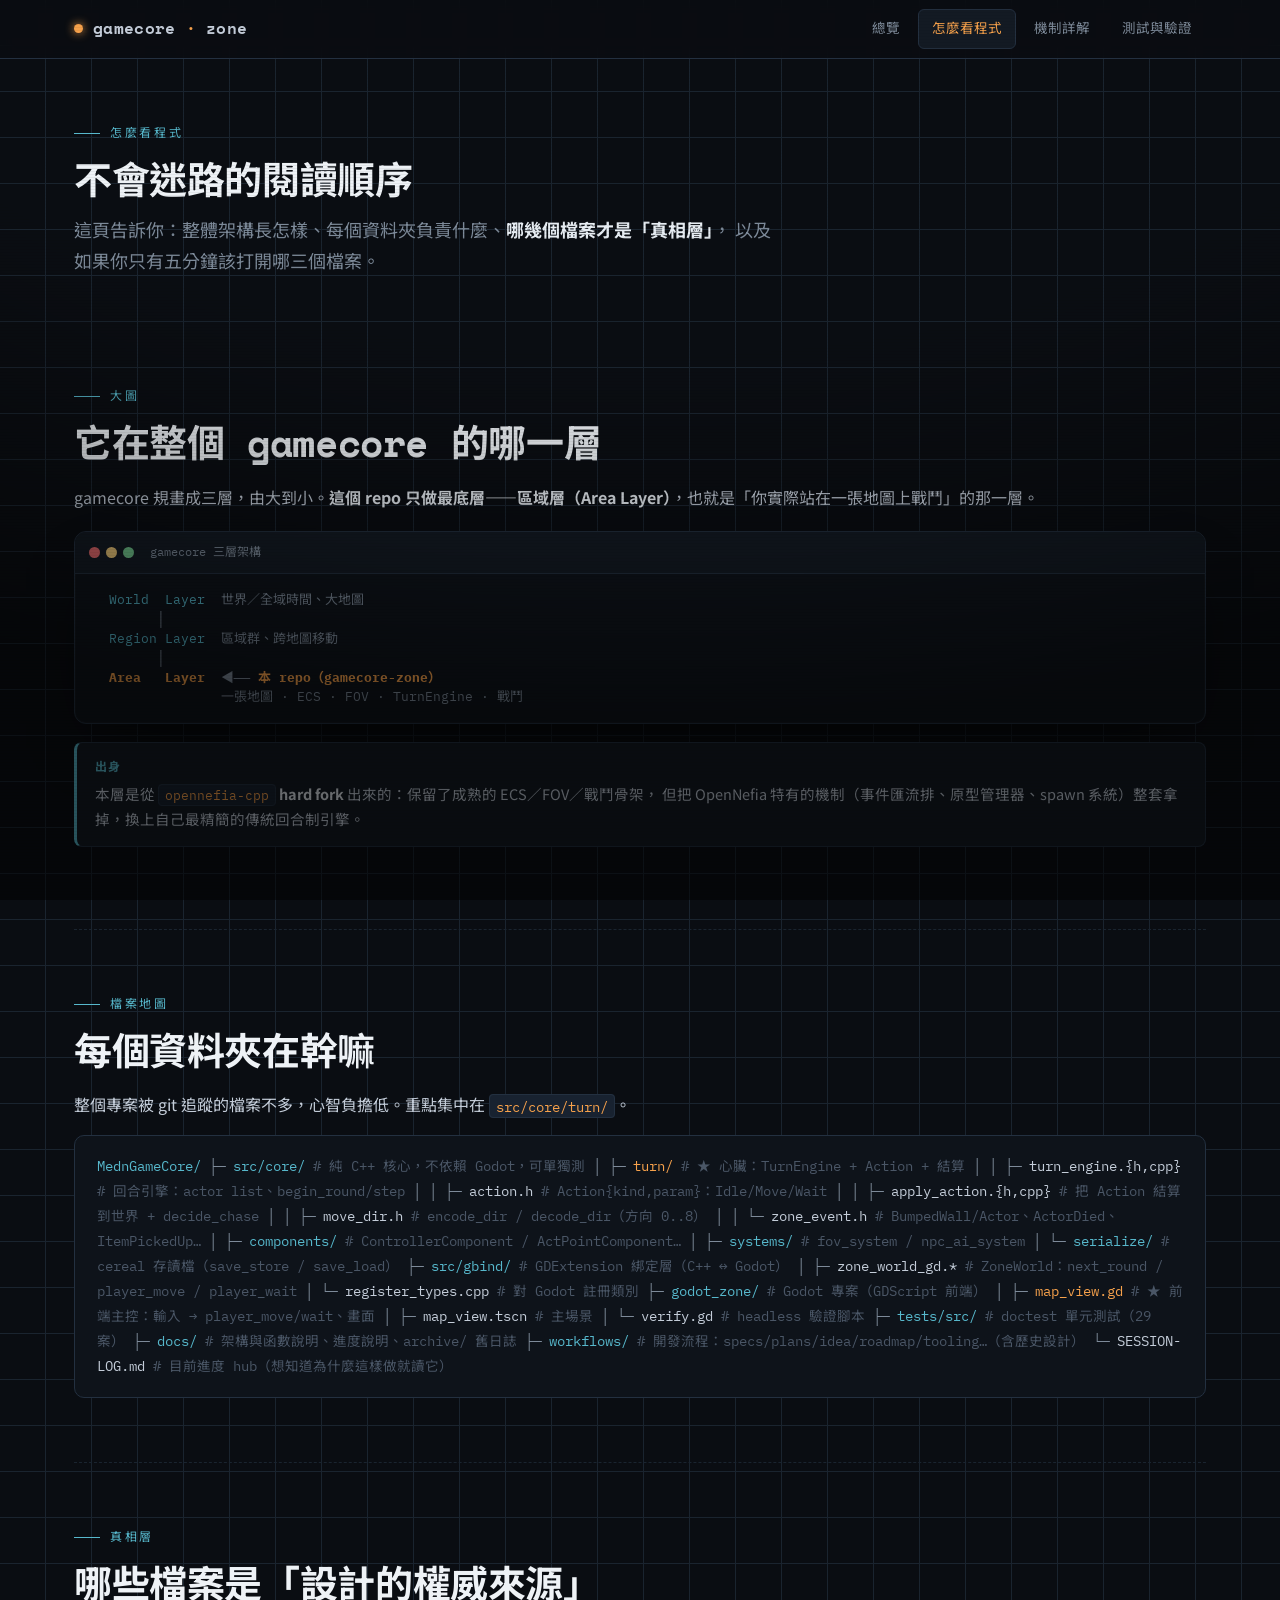
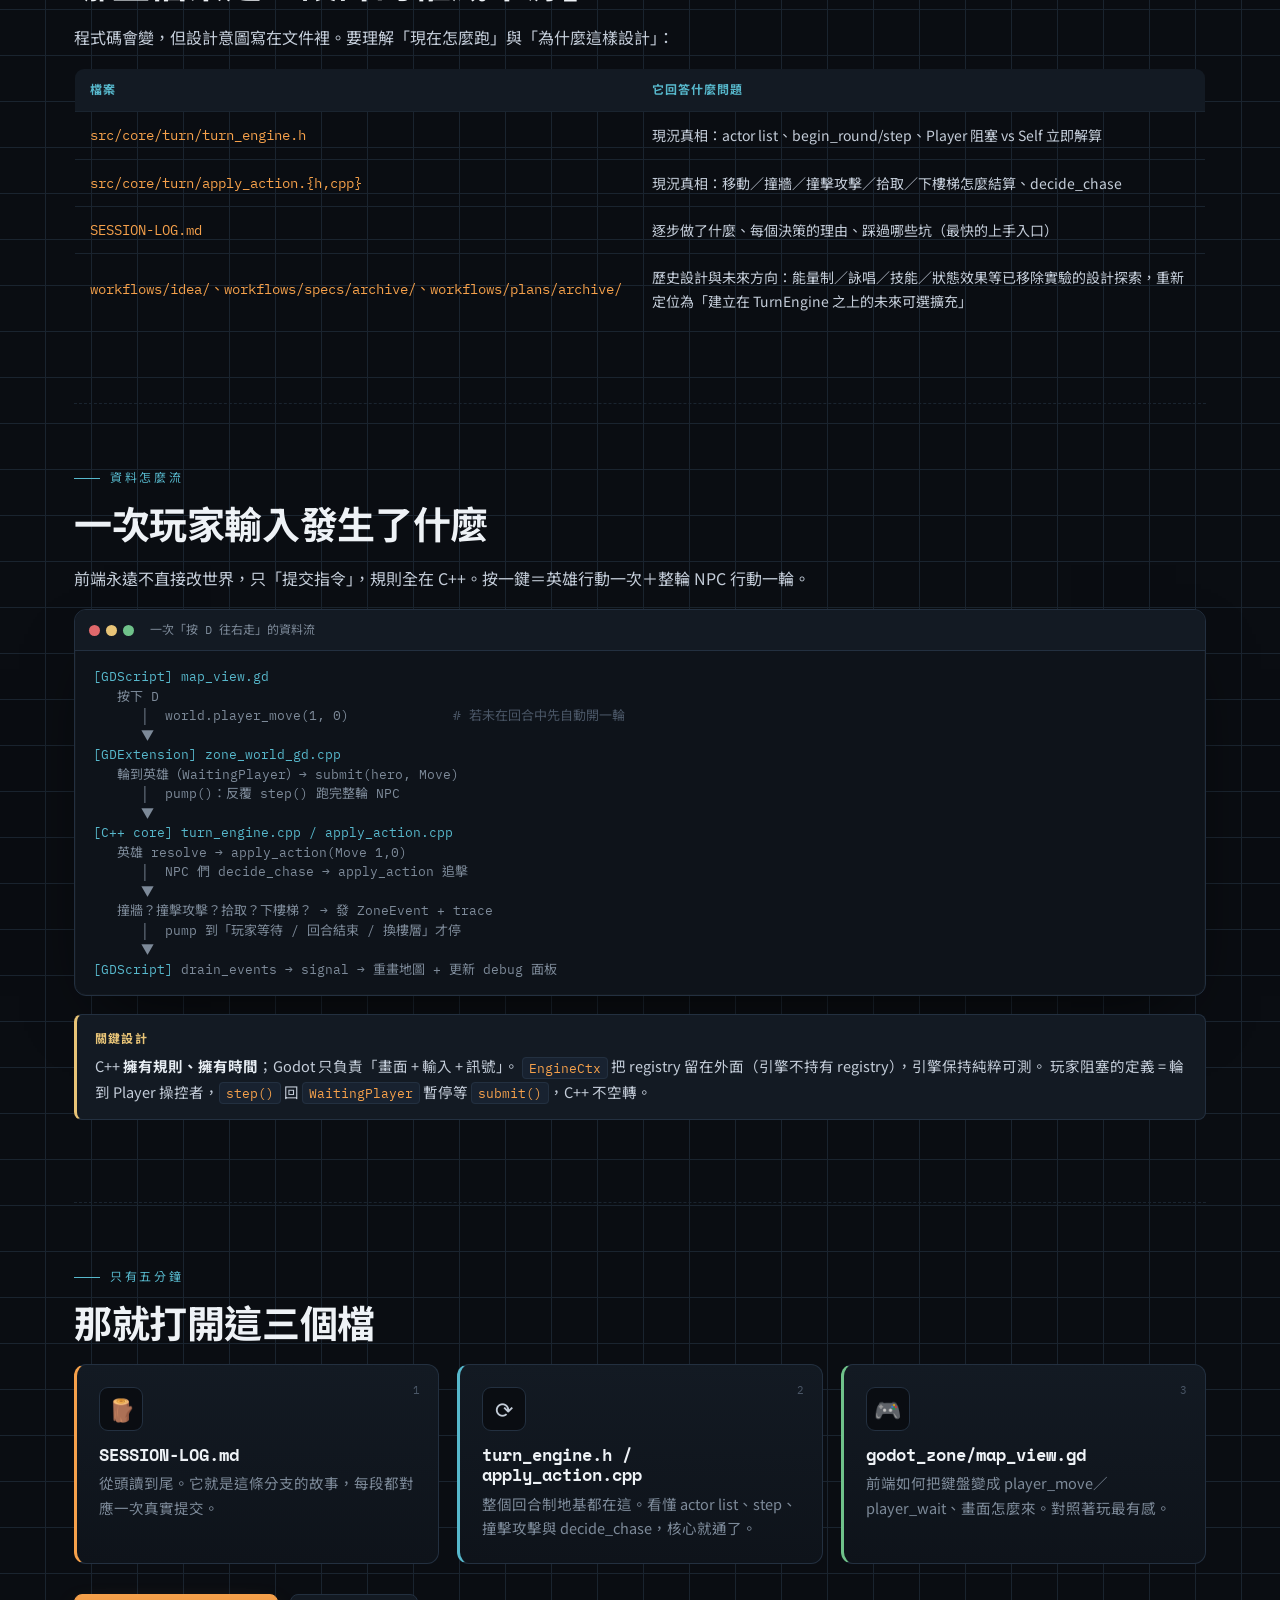
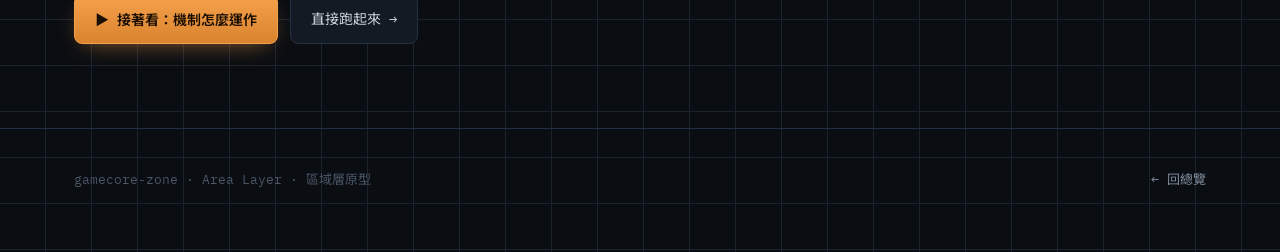
==== commit dfec3173: "chore: 導入 workflow 模板組織形式 - 用 workflow 模板 install.sh --minimal 鋪骨架，移除本專案用不到的   analysis/create/patch" ====
--- a/html/architecture.html
+++ b/html/architecture.html
@@ -83,9 +83,9 @@
 │  ├─ <span class="f">map_view.tscn</span>          <span class="cmt"># 主場景</span>
 │  └─ <span class="f">verify.gd</span>             <span class="cmt"># headless 驗證腳本</span>
 ├─ <span class="d">tests/src/</span>               <span class="cmt"># doctest 單元測試（29 案）</span>
-├─ <span class="d">docs/superpowers/</span>        <span class="cmt"># 設計文件 + 實作計畫（含歷史設計）</span>
-├─ <span class="d">docs/ideas/</span>             <span class="cmt"># 後續設計主題（未來可選擴充）</span>
-└─ <span class="f">session_log.md</span>          <span class="cmt"># 逐步開發日誌（想知道為什麼這樣做就讀它）</span>
+├─ <span class="d">docs/</span>                    <span class="cmt"># 架構與函數說明、進度說明、archive/ 舊日誌</span>
+├─ <span class="d">workflows/</span>               <span class="cmt"># 開發流程：specs/plans/idea/roadmap/tooling…（含歷史設計）</span>
+└─ <span class="f">SESSION-LOG.md</span>           <span class="cmt"># 目前進度 hub（想知道為什麼這樣做就讀它）</span>
     </div>
   </section>
 
@@ -100,8 +100,8 @@
       <tbody>
         <tr><td>src/core/turn/turn_engine.h</td><td>現況真相：actor list、begin_round/step、Player 阻塞 vs Self 立即解算</td></tr>
         <tr><td>src/core/turn/apply_action.{h,cpp}</td><td>現況真相：移動／撞牆／撞擊攻擊／拾取／下樓梯怎麼結算、decide_chase</td></tr>
-        <tr><td>session_log.md</td><td>逐步做了什麼、每個決策的理由、踩過哪些坑（最快的上手入口）</td></tr>
-        <tr><td>docs/ideas/、docs/superpowers/</td><td>歷史設計與未來方向：能量制／詠唱／技能／狀態效果等已移除實驗的設計探索，重新定位為「建立在 TurnEngine 之上的未來可選擴充」</td></tr>
+        <tr><td>SESSION-LOG.md</td><td>逐步做了什麼、每個決策的理由、踩過哪些坑（最快的上手入口）</td></tr>
+        <tr><td>workflows/idea/、workflows/specs/archive/、workflows/plans/archive/</td><td>歷史設計與未來方向：能量制／詠唱／技能／狀態效果等已移除實驗的設計探索，重新定位為「建立在 TurnEngine 之上的未來可選擴充」</td></tr>
       </tbody>
     </table>
   </section>
@@ -148,7 +148,7 @@
       <div class="card fire reveal">
         <span class="k">1</span>
         <div class="ico">🪵</div>
-        <h3>session_log.md</h3>
+        <h3>SESSION-LOG.md</h3>
         <p>從頭讀到尾。它就是這條分支的故事，每段都對應一次真實提交。</p>
       </div>
       <div class="card cyan reveal">
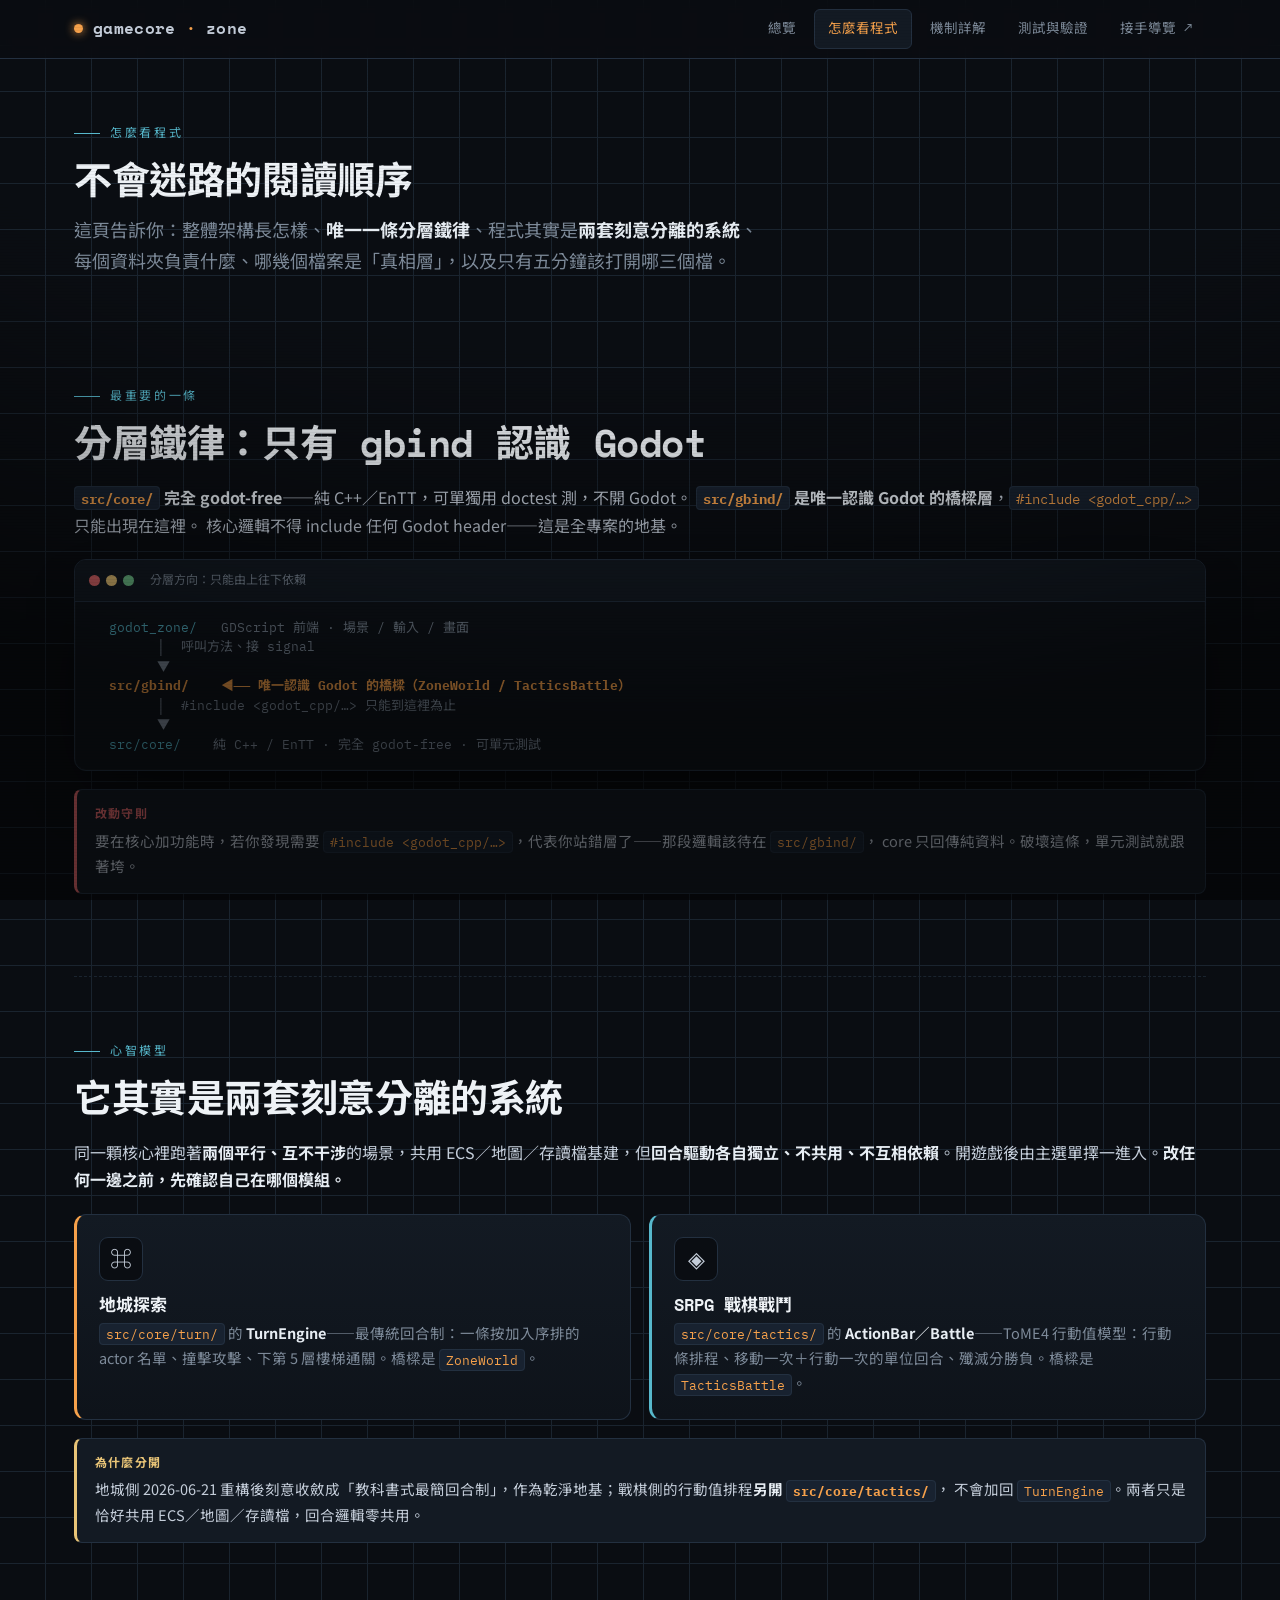
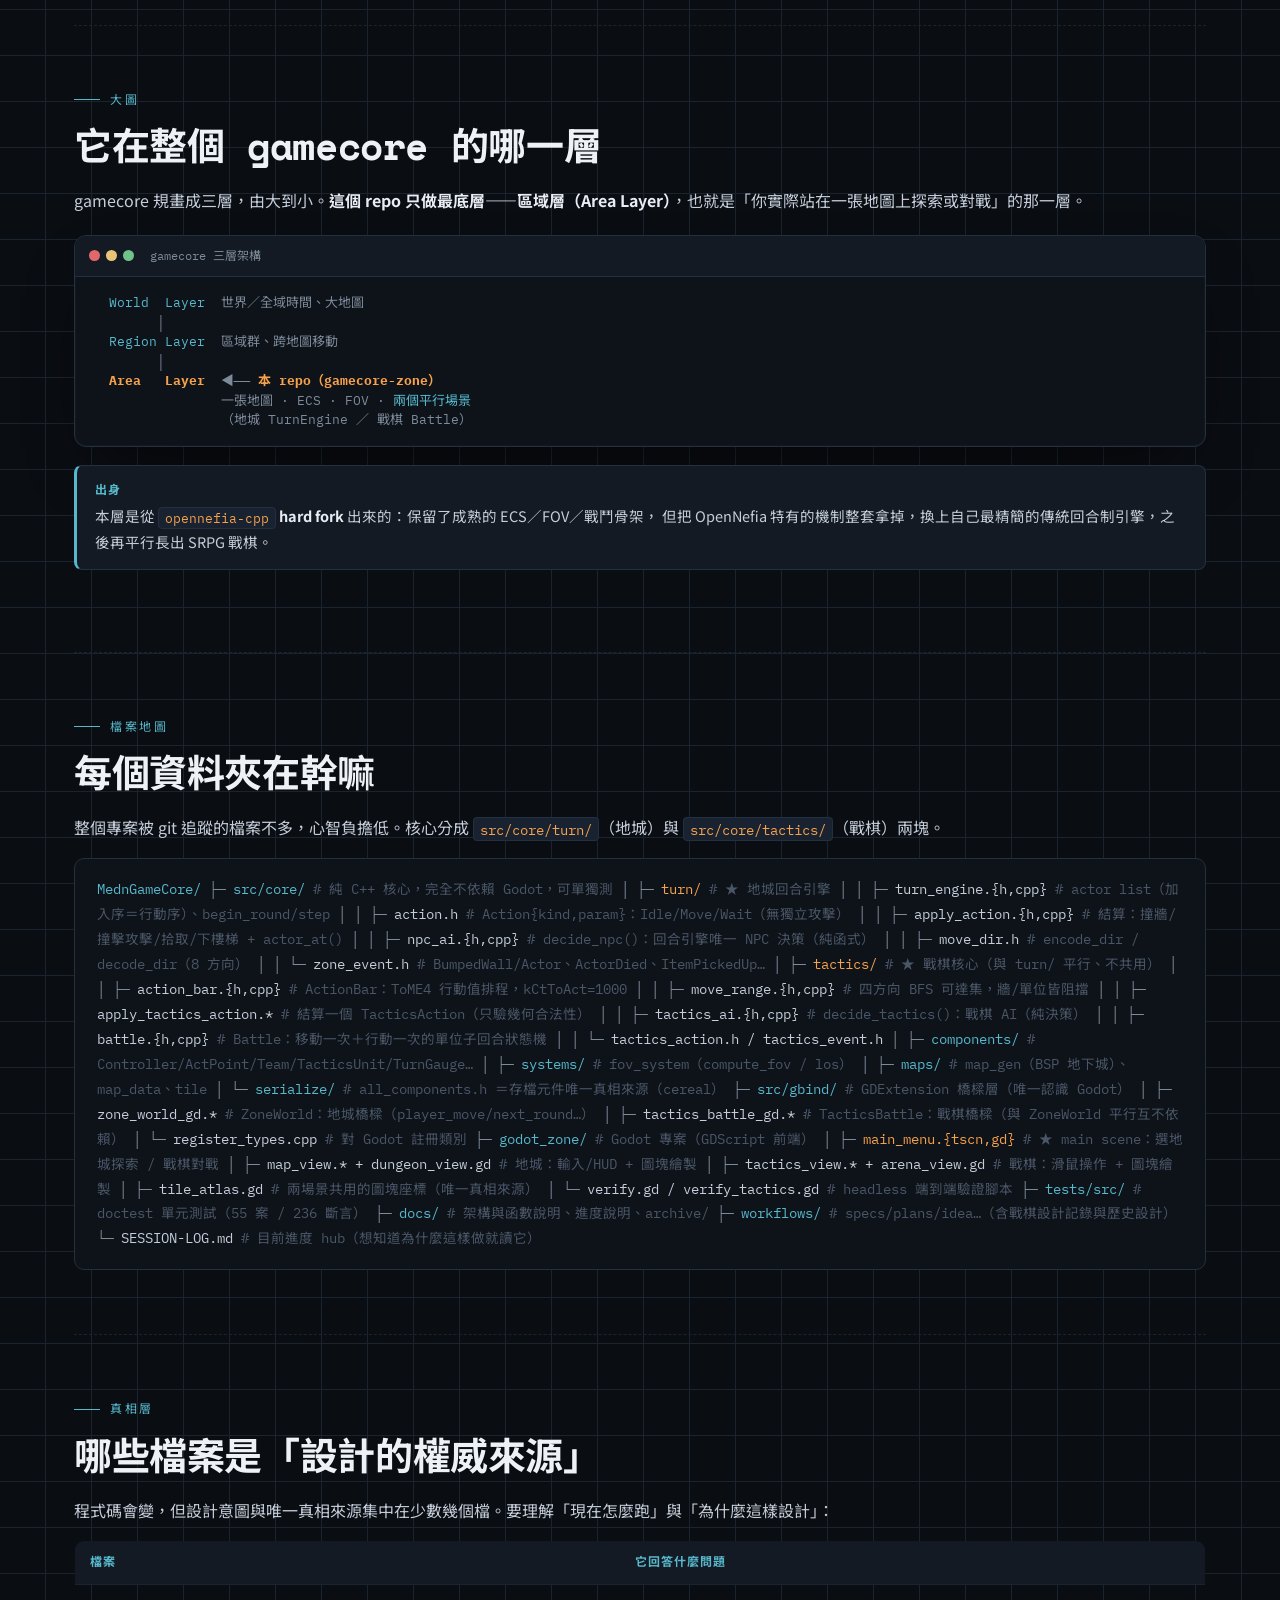
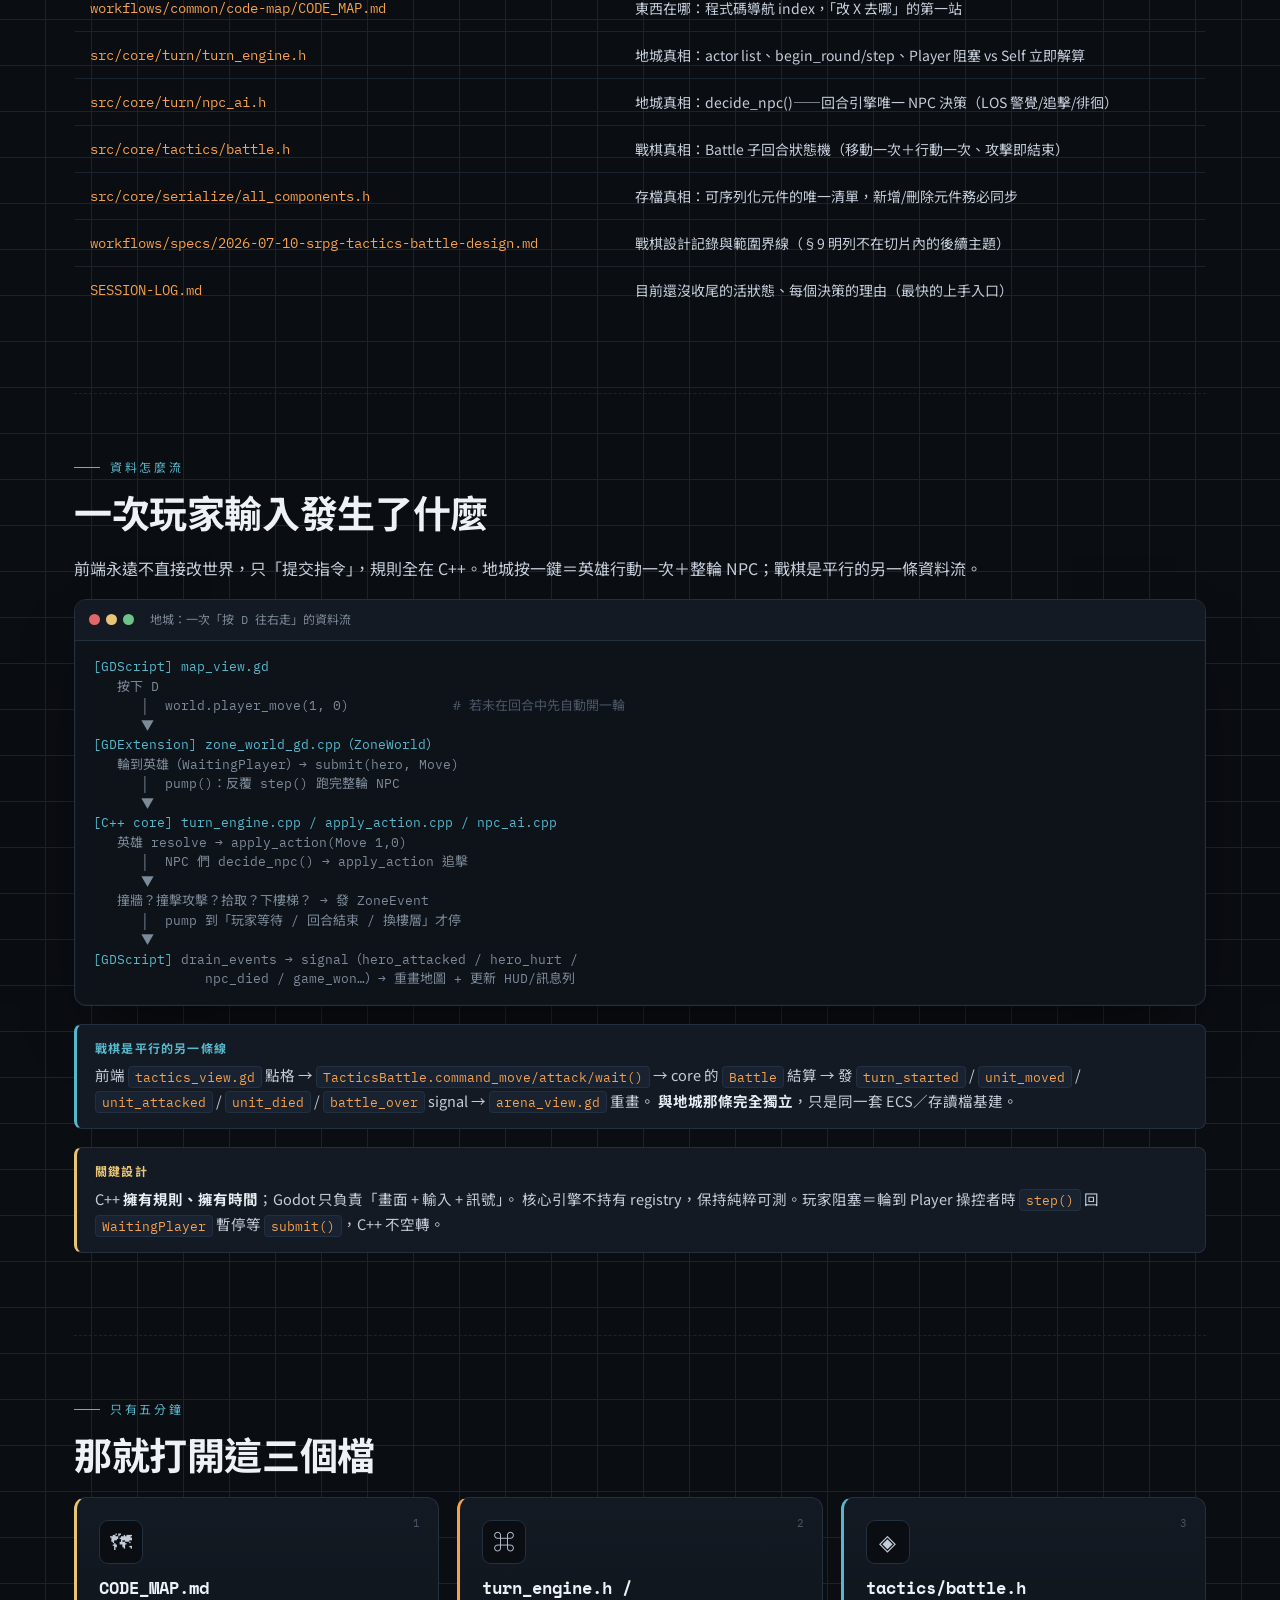
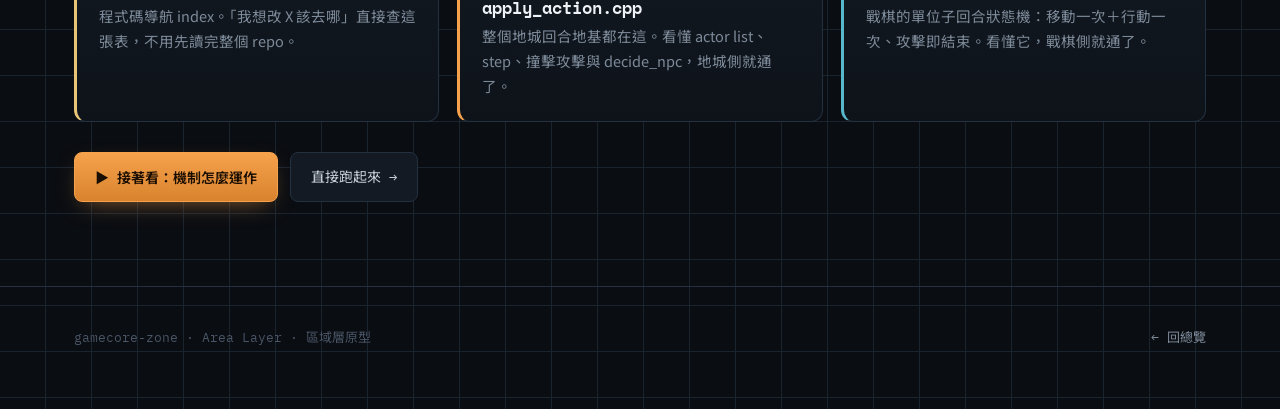
==== commit 7e4dcf53: "docs(html): 新增接手導覽頁、翻新導覽站對齊現況 新增 html/onboarding.html：一頁式接手儀表板（架構鐵律、兩套平行 系統、「改 X 去哪」路由表、建置測試、地雷、目前狀態" ====
--- a/html/architecture.html
+++ b/html/architecture.html
@@ -5,7 +5,7 @@
 <meta name="viewport" content="width=device-width, initial-scale=1.0">
 <script>document.documentElement.className="js";</script>
 <title>怎麼看程式 — gamecore-zone</title>
-<meta name="description" content="gamecore-zone 程式碼結構導覽：三層架構、檔案地圖、真相層在哪。">
+<meta name="description" content="gamecore-zone 程式碼結構導覽：三層架構、core/gbind 分層鐵律、兩套平行系統（地城 TurnEngine／戰棋 Battle）、檔案地圖、真相層。">
 <link rel="stylesheet" href="assets/style.css">
 </head>
 <body>
@@ -18,6 +18,7 @@
       <a href="architecture.html" class="active">怎麼看程式</a>
       <a href="mechanics.html">機制詳解</a>
       <a href="testing.html">測試與驗證</a>
+      <a href="onboarding.html">接手導覽 ↗</a>
     </nav>
     <button class="menu-btn">☰</button>
   </div>
@@ -29,16 +30,68 @@
     <p class="eyebrow">怎麼看程式</p>
     <h2>不會迷路的閱讀順序</h2>
     <p class="lead">
-      這頁告訴你：整體架構長怎樣、每個資料夾負責什麼、<strong>哪幾個檔案才是「真相層」</strong>，
-      以及如果你只有五分鐘該打開哪三個檔案。
+      這頁告訴你：整體架構長怎樣、<strong>唯一一條分層鐵律</strong>、程式其實是<strong>兩套刻意分離的系統</strong>、
+      每個資料夾負責什麼、哪幾個檔案是「真相層」，以及只有五分鐘該打開哪三個檔。
     </p>
   </div>
 
+  <!-- 分層鐵律 -->
+  <section>
+    <p class="eyebrow">最重要的一條</p>
+    <h2>分層鐵律：只有 gbind 認識 Godot</h2>
+    <p><strong><code>src/core/</code> 完全 godot-free</strong>——純 C++／EnTT，可單獨用 doctest 測，不開 Godot。
+       <strong><code>src/gbind/</code> 是唯一認識 Godot 的橋樑層</strong>，<code>#include &lt;godot_cpp/…&gt;</code> 只能出現在這裡。
+       核心邏輯不得 include 任何 Godot header——這是全專案的地基。</p>
+
+    <div class="term reveal" style="margin-top:20px;">
+      <div class="term-bar"><span class="lights"><i class="l-r"></i><i class="l-y"></i><i class="l-g"></i></span> 分層方向：只能由上往下依賴</div>
+<div class="term-body">  <span class="hl">godot_zone/</span>   GDScript 前端 · 場景 / 輸入 / 畫面
+        │  呼叫方法、接 signal
+        ▼
+  <span class="at">src/gbind/</span>    <span class="at">◀── 唯一認識 Godot 的橋樑（ZoneWorld / TacticsBattle）</span>
+        │  #include &lt;godot_cpp/…&gt; 只能到這裡為止
+        ▼
+  <span class="hl">src/core/</span>    純 C++ / EnTT · 完全 godot-free · 可單元測試</div>
+    </div>
+
+    <div class="note bug">
+      <b class="t">改動守則</b>
+      要在核心加功能時，若你發現需要 <code>#include &lt;godot_cpp/…&gt;</code>，代表你站錯層了——那段邏輯該待在 <code>src/gbind/</code>，
+      core 只回傳純資料。破壞這條，單元測試就跟著垮。
+    </div>
+  </section>
+
+  <!-- 兩套平行系統 -->
+  <section>
+    <p class="eyebrow">心智模型</p>
+    <h2>它其實是兩套刻意分離的系統</h2>
+    <p>同一顆核心裡跑著<strong>兩個平行、互不干涉</strong>的場景，共用 ECS／地圖／存讀檔基建，但<strong>回合驅動各自獨立、不共用、不互相依賴</strong>。開遊戲後由主選單擇一進入。<strong>改任何一邊之前，先確認自己在哪個模組。</strong></p>
+
+    <div class="grid c2" style="margin-top:20px;">
+      <div class="card fire reveal">
+        <div class="ico">⌘</div>
+        <h3>地城探索</h3>
+        <p><code>src/core/turn/</code> 的 <strong>TurnEngine</strong>——最傳統回合制：一條按加入序排的 actor 名單、撞擊攻擊、下第 5 層樓梯通關。橋樑是 <code>ZoneWorld</code>。</p>
+      </div>
+      <div class="card cyan reveal">
+        <div class="ico">◈</div>
+        <h3>SRPG 戰棋戰鬥</h3>
+        <p><code>src/core/tactics/</code> 的 <strong>ActionBar／Battle</strong>——ToME4 行動值模型：行動條排程、移動一次＋行動一次的單位回合、殲滅分勝負。橋樑是 <code>TacticsBattle</code>。</p>
+      </div>
+    </div>
+
+    <div class="note warn">
+      <b class="t">為什麼分開</b>
+      地城側 2026-06-21 重構後刻意收斂成「教科書式最簡回合制」，作為乾淨地基；戰棋側的行動值排程<strong>另開 <code>src/core/tactics/</code></strong>，
+      不會加回 <code>TurnEngine</code>。兩者只是恰好共用 ECS／地圖／存讀檔，回合邏輯零共用。
+    </div>
+  </section>
+
   <!-- 三層架構 -->
   <section>
     <p class="eyebrow">大圖</p>
     <h2>它在整個 gamecore 的哪一層</h2>
-    <p>gamecore 規畫成三層，由大到小。<strong>這個 repo 只做最底層——區域層（Area Layer）</strong>，也就是「你實際站在一張地圖上戰鬥」的那一層。</p>
+    <p>gamecore 規畫成三層，由大到小。<strong>這個 repo 只做最底層——區域層（Area Layer）</strong>，也就是「你實際站在一張地圖上探索或對戰」的那一層。</p>
 
     <div class="term reveal" style="margin-top:20px;">
       <div class="term-bar"><span class="lights"><i class="l-r"></i><i class="l-y"></i><i class="l-g"></i></span> gamecore 三層架構</div>
@@ -47,13 +100,14 @@
   <span class="hl">Region Layer</span>  區域群、跨地圖移動
         │
   <span class="at">Area   Layer</span>  ◀── <span class="at">本 repo（gamecore-zone）</span>
-                一張地圖 · ECS · FOV · TurnEngine · 戰鬥</div>
+                一張地圖 · ECS · FOV · <span class="hl">兩個平行場景</span>
+                （地城 TurnEngine ／ 戰棋 Battle）</div>
     </div>
 
     <div class="note">
       <b class="t">出身</b>
       本層是從 <code>opennefia-cpp</code> <strong>hard fork</strong> 出來的：保留了成熟的 ECS／FOV／戰鬥骨架，
-      但把 OpenNefia 特有的機制（事件匯流排、原型管理器、spawn 系統）整套拿掉，換上自己最精簡的傳統回合制引擎。
+      但把 OpenNefia 特有的機制整套拿掉，換上自己最精簡的傳統回合制引擎，之後再平行長出 SRPG 戰棋。
     </div>
   </section>
 
@@ -61,30 +115,42 @@
   <section>
     <p class="eyebrow">檔案地圖</p>
     <h2>每個資料夾在幹嘛</h2>
-    <p>整個專案被 git 追蹤的檔案不多，心智負擔低。重點集中在 <code>src/core/turn/</code>。</p>
+    <p>整個專案被 git 追蹤的檔案不多，心智負擔低。核心分成 <code>src/core/turn/</code>（地城）與 <code>src/core/tactics/</code>（戰棋）兩塊。</p>
 
     <div class="tree reveal">
 <span class="d">MednGameCore/</span>
-├─ <span class="d">src/core/</span>                  <span class="cmt"># 純 C++ 核心，不依賴 Godot，可單獨測</span>
-│  ├─ <span class="hot">turn/</span>                  <span class="cmt"># ★ 心臟：TurnEngine + Action + 結算</span>
-│  │  ├─ <span class="f">turn_engine.{h,cpp}</span>   <span class="cmt"># 回合引擎：actor list、begin_round/step</span>
-│  │  ├─ <span class="f">action.h</span>             <span class="cmt"># Action{kind,param}：Idle/Move/Wait</span>
-│  │  ├─ <span class="f">apply_action.{h,cpp}</span>  <span class="cmt"># 把 Action 結算到世界 + decide_chase</span>
-│  │  ├─ <span class="f">move_dir.h</span>           <span class="cmt"># encode_dir / decode_dir（方向 0..8）</span>
+├─ <span class="d">src/core/</span>                  <span class="cmt"># 純 C++ 核心，完全不依賴 Godot，可單獨測</span>
+│  ├─ <span class="hot">turn/</span>                  <span class="cmt"># ★ 地城回合引擎</span>
+│  │  ├─ <span class="f">turn_engine.{h,cpp}</span>   <span class="cmt"># actor list（加入序＝行動序）、begin_round/step</span>
+│  │  ├─ <span class="f">action.h</span>             <span class="cmt"># Action{kind,param}：Idle/Move/Wait（無獨立攻擊）</span>
+│  │  ├─ <span class="f">apply_action.{h,cpp}</span>  <span class="cmt"># 結算：撞牆/撞擊攻擊/拾取/下樓梯 + actor_at()</span>
+│  │  ├─ <span class="f">npc_ai.{h,cpp}</span>       <span class="cmt"># decide_npc()：回合引擎唯一 NPC 決策（純函式）</span>
+│  │  ├─ <span class="f">move_dir.h</span>           <span class="cmt"># encode_dir / decode_dir（8 方向）</span>
 │  │  └─ <span class="f">zone_event.h</span>         <span class="cmt"># BumpedWall/Actor、ActorDied、ItemPickedUp…</span>
-│  ├─ <span class="d">components/</span>             <span class="cmt"># ControllerComponent / ActPointComponent…</span>
-│  ├─ <span class="d">systems/</span>               <span class="cmt"># fov_system / npc_ai_system</span>
-│  └─ <span class="d">serialize/</span>             <span class="cmt"># cereal 存讀檔（save_store / save_load）</span>
-├─ <span class="d">src/gbind/</span>                <span class="cmt"># GDExtension 綁定層（C++ ↔ Godot）</span>
-│  ├─ <span class="f">zone_world_gd.*</span>         <span class="cmt"># ZoneWorld：next_round / player_move / player_wait</span>
+│  ├─ <span class="hot">tactics/</span>               <span class="cmt"># ★ 戰棋核心（與 turn/ 平行、不共用）</span>
+│  │  ├─ <span class="f">action_bar.{h,cpp}</span>    <span class="cmt"># ActionBar：ToME4 行動值排程，kCtToAct=1000</span>
+│  │  ├─ <span class="f">move_range.{h,cpp}</span>    <span class="cmt"># 四方向 BFS 可達集，牆/單位皆阻擋</span>
+│  │  ├─ <span class="f">apply_tactics_action.*</span> <span class="cmt"># 結算一個 TacticsAction（只驗幾何合法性）</span>
+│  │  ├─ <span class="f">tactics_ai.{h,cpp}</span>    <span class="cmt"># decide_tactics()：戰棋 AI（純決策）</span>
+│  │  ├─ <span class="f">battle.{h,cpp}</span>       <span class="cmt"># Battle：移動一次＋行動一次的單位子回合狀態機</span>
+│  │  └─ <span class="f">tactics_action.h / tactics_event.h</span>
+│  ├─ <span class="d">components/</span>             <span class="cmt"># Controller/ActPoint/Team/TacticsUnit/TurnGauge…</span>
+│  ├─ <span class="d">systems/</span>               <span class="cmt"># fov_system（compute_fov / los）</span>
+│  ├─ <span class="d">maps/</span>                  <span class="cmt"># map_gen（BSP 地下城）、map_data、tile</span>
+│  └─ <span class="d">serialize/</span>             <span class="cmt"># all_components.h ＝存檔元件唯一真相來源（cereal）</span>
+├─ <span class="d">src/gbind/</span>                <span class="cmt"># GDExtension 橋樑層（唯一認識 Godot）</span>
+│  ├─ <span class="f">zone_world_gd.*</span>         <span class="cmt"># ZoneWorld：地城橋樑（player_move/next_round…）</span>
+│  ├─ <span class="f">tactics_battle_gd.*</span>     <span class="cmt"># TacticsBattle：戰棋橋樑（與 ZoneWorld 平行互不依賴）</span>
 │  └─ <span class="f">register_types.cpp</span>     <span class="cmt"># 對 Godot 註冊類別</span>
 ├─ <span class="d">godot_zone/</span>               <span class="cmt"># Godot 專案（GDScript 前端）</span>
-│  ├─ <span class="hot">map_view.gd</span>            <span class="cmt"># ★ 前端主控：輸入 → player_move/wait、畫面</span>
-│  ├─ <span class="f">map_view.tscn</span>          <span class="cmt"># 主場景</span>
-│  └─ <span class="f">verify.gd</span>             <span class="cmt"># headless 驗證腳本</span>
-├─ <span class="d">tests/src/</span>               <span class="cmt"># doctest 單元測試（29 案）</span>
-├─ <span class="d">docs/</span>                    <span class="cmt"># 架構與函數說明、進度說明、archive/ 舊日誌</span>
-├─ <span class="d">workflows/</span>               <span class="cmt"># 開發流程：specs/plans/idea/roadmap/tooling…（含歷史設計）</span>
+│  ├─ <span class="hot">main_menu.{tscn,gd}</span>     <span class="cmt"># ★ main scene：選地城探索 / 戰棋對戰</span>
+│  ├─ <span class="f">map_view.* + dungeon_view.gd</span> <span class="cmt"># 地城：輸入/HUD + 圖塊繪製</span>
+│  ├─ <span class="f">tactics_view.* + arena_view.gd</span> <span class="cmt"># 戰棋：滑鼠操作 + 圖塊繪製</span>
+│  ├─ <span class="f">tile_atlas.gd</span>         <span class="cmt"># 兩場景共用的圖塊座標（唯一真相來源）</span>
+│  └─ <span class="f">verify.gd / verify_tactics.gd</span> <span class="cmt"># headless 端到端驗證腳本</span>
+├─ <span class="d">tests/src/</span>               <span class="cmt"># doctest 單元測試（55 案 / 236 斷言）</span>
+├─ <span class="d">docs/</span>                    <span class="cmt"># 架構與函數說明、進度說明、archive/</span>
+├─ <span class="d">workflows/</span>               <span class="cmt"># specs/plans/idea…（含戰棋設計記錄與歷史設計）</span>
 └─ <span class="f">SESSION-LOG.md</span>           <span class="cmt"># 目前進度 hub（想知道為什麼這樣做就讀它）</span>
     </div>
   </section>
@@ -93,15 +159,18 @@
   <section>
     <p class="eyebrow">真相層</p>
     <h2>哪些檔案是「設計的權威來源」</h2>
-    <p>程式碼會變，但設計意圖寫在文件裡。要理解「現在怎麼跑」與「為什麼這樣設計」：</p>
+    <p>程式碼會變，但設計意圖與唯一真相來源集中在少數幾個檔。要理解「現在怎麼跑」與「為什麼這樣設計」：</p>
 
     <table class="tbl reveal">
       <thead><tr><th>檔案</th><th>它回答什麼問題</th></tr></thead>
       <tbody>
-        <tr><td>src/core/turn/turn_engine.h</td><td>現況真相：actor list、begin_round/step、Player 阻塞 vs Self 立即解算</td></tr>
-        <tr><td>src/core/turn/apply_action.{h,cpp}</td><td>現況真相：移動／撞牆／撞擊攻擊／拾取／下樓梯怎麼結算、decide_chase</td></tr>
-        <tr><td>SESSION-LOG.md</td><td>逐步做了什麼、每個決策的理由、踩過哪些坑（最快的上手入口）</td></tr>
-        <tr><td>workflows/idea/、workflows/specs/archive/、workflows/plans/archive/</td><td>歷史設計與未來方向：能量制／詠唱／技能／狀態效果等已移除實驗的設計探索，重新定位為「建立在 TurnEngine 之上的未來可選擴充」</td></tr>
+        <tr><td>workflows/common/code-map/CODE_MAP.md</td><td>東西在哪：程式碼導航 index，「改 X 去哪」的第一站</td></tr>
+        <tr><td>src/core/turn/turn_engine.h</td><td>地城真相：actor list、begin_round/step、Player 阻塞 vs Self 立即解算</td></tr>
+        <tr><td>src/core/turn/npc_ai.h</td><td>地城真相：decide_npc()——回合引擎唯一 NPC 決策（LOS 警覺/追擊/徘徊）</td></tr>
+        <tr><td>src/core/tactics/battle.h</td><td>戰棋真相：Battle 子回合狀態機（移動一次＋行動一次、攻擊即結束）</td></tr>
+        <tr><td>src/core/serialize/all_components.h</td><td>存檔真相：可序列化元件的唯一清單，新增/刪除元件務必同步</td></tr>
+        <tr><td>workflows/specs/2026-07-10-srpg-tactics-battle-design.md</td><td>戰棋設計記錄與範圍界線（§9 明列不在切片內的後續主題）</td></tr>
+        <tr><td>SESSION-LOG.md</td><td>目前還沒收尾的活狀態、每個決策的理由（最快的上手入口）</td></tr>
       </tbody>
     </table>
   </section>
@@ -110,33 +179,40 @@
   <section>
     <p class="eyebrow">資料怎麼流</p>
     <h2>一次玩家輸入發生了什麼</h2>
-    <p>前端永遠不直接改世界，只「提交指令」，規則全在 C++。按一鍵＝英雄行動一次＋整輪 NPC 行動一輪。</p>
+    <p>前端永遠不直接改世界，只「提交指令」，規則全在 C++。地城按一鍵＝英雄行動一次＋整輪 NPC；戰棋是平行的另一條資料流。</p>
 
     <div class="term reveal">
-      <div class="term-bar"><span class="lights"><i class="l-r"></i><i class="l-y"></i><i class="l-g"></i></span> 一次「按 D 往右走」的資料流</div>
+      <div class="term-bar"><span class="lights"><i class="l-r"></i><i class="l-y"></i><i class="l-g"></i></span> 地城：一次「按 D 往右走」的資料流</div>
 <div class="term-body"><span class="hl">[GDScript] map_view.gd</span>
    按下 D
       │  world.player_move(1, 0)             <span class="wl"># 若未在回合中先自動開一輪</span>
       ▼
-<span class="hl">[GDExtension] zone_world_gd.cpp</span>
+<span class="hl">[GDExtension] zone_world_gd.cpp（ZoneWorld）</span>
    輪到英雄（WaitingPlayer）→ submit(hero, Move)
       │  pump()：反覆 step() 跑完整輪 NPC
       ▼
-<span class="hl">[C++ core] turn_engine.cpp / apply_action.cpp</span>
+<span class="hl">[C++ core] turn_engine.cpp / apply_action.cpp / npc_ai.cpp</span>
    英雄 resolve → apply_action(Move 1,0)
-      │  NPC 們 decide_chase → apply_action 追擊
-      ▼
-   撞牆？撞擊攻擊？拾取？下樓梯？ → 發 ZoneEvent + trace
+      │  NPC 們 decide_npc() → apply_action 追擊
+      ▼
+   撞牆？撞擊攻擊？拾取？下樓梯？ → 發 ZoneEvent
       │  pump 到「玩家等待 / 回合結束 / 換樓層」才停
       ▼
-<span class="hl">[GDScript]</span> drain_events → signal → 重畫地圖 + 更新 debug 面板</div>
+<span class="hl">[GDScript]</span> drain_events → signal（hero_attacked / hero_hurt /
+              npc_died / game_won…）→ 重畫地圖 + 更新 HUD/訊息列</div>
+    </div>
+
+    <div class="note">
+      <b class="t">戰棋是平行的另一條線</b>
+      前端 <code>tactics_view.gd</code> 點格 → <code>TacticsBattle.command_move/attack/wait()</code> → core 的 <code>Battle</code> 結算 →
+      發 <code>turn_started</code> / <code>unit_moved</code> / <code>unit_attacked</code> / <code>unit_died</code> / <code>battle_over</code> signal → <code>arena_view.gd</code> 重畫。
+      <strong>與地城那條完全獨立</strong>，只是同一套 ECS／存讀檔基建。
     </div>
 
     <div class="note warn">
       <b class="t">關鍵設計</b>
       C++ <strong>擁有規則、擁有時間</strong>；Godot 只負責「畫面 + 輸入 + 訊號」。
-      <code>EngineCtx</code> 把 registry 留在外面（引擎不持有 registry），引擎保持純粹可測。
-      玩家阻塞的定義 = 輪到 Player 操控者，<code>step()</code> 回 <code>WaitingPlayer</code> 暫停等 <code>submit()</code>，C++ 不空轉。
+      核心引擎不持有 registry，保持純粹可測。玩家阻塞＝輪到 Player 操控者時 <code>step()</code> 回 <code>WaitingPlayer</code> 暫停等 <code>submit()</code>，C++ 不空轉。
     </div>
   </section>
 
@@ -145,23 +221,23 @@
     <p class="eyebrow">只有五分鐘</p>
     <h2>那就打開這三個檔</h2>
     <div class="grid c3">
+      <div class="card gold reveal">
+        <span class="k">1</span>
+        <div class="ico">🗺</div>
+        <h3>CODE_MAP.md</h3>
+        <p>程式碼導航 index。「我想改 X 該去哪」直接查這張表，不用先讀完整個 repo。</p>
+      </div>
       <div class="card fire reveal">
-        <span class="k">1</span>
-        <div class="ico">🪵</div>
-        <h3>SESSION-LOG.md</h3>
-        <p>從頭讀到尾。它就是這條分支的故事，每段都對應一次真實提交。</p>
+        <span class="k">2</span>
+        <div class="ico">⌘</div>
+        <h3>turn_engine.h / apply_action.cpp</h3>
+        <p>整個地城回合地基都在這。看懂 actor list、step、撞擊攻擊與 decide_npc，地城側就通了。</p>
       </div>
       <div class="card cyan reveal">
-        <span class="k">2</span>
-        <div class="ico">⟳</div>
-        <h3>turn_engine.h / apply_action.cpp</h3>
-        <p>整個回合制地基都在這。看懂 actor list、step、撞擊攻擊與 decide_chase，核心就通了。</p>
-      </div>
-      <div class="card heal reveal">
         <span class="k">3</span>
-        <div class="ico">🎮</div>
-        <h3>godot_zone/map_view.gd</h3>
-        <p>前端如何把鍵盤變成 player_move／player_wait、畫面怎麼來。對照著玩最有感。</p>
+        <div class="ico">◈</div>
+        <h3>tactics/battle.h</h3>
+        <p>戰棋的單位子回合狀態機：移動一次＋行動一次、攻擊即結束。看懂它，戰棋側就通了。</p>
       </div>
     </div>
     <div class="hero-cta" style="margin-top:30px;">
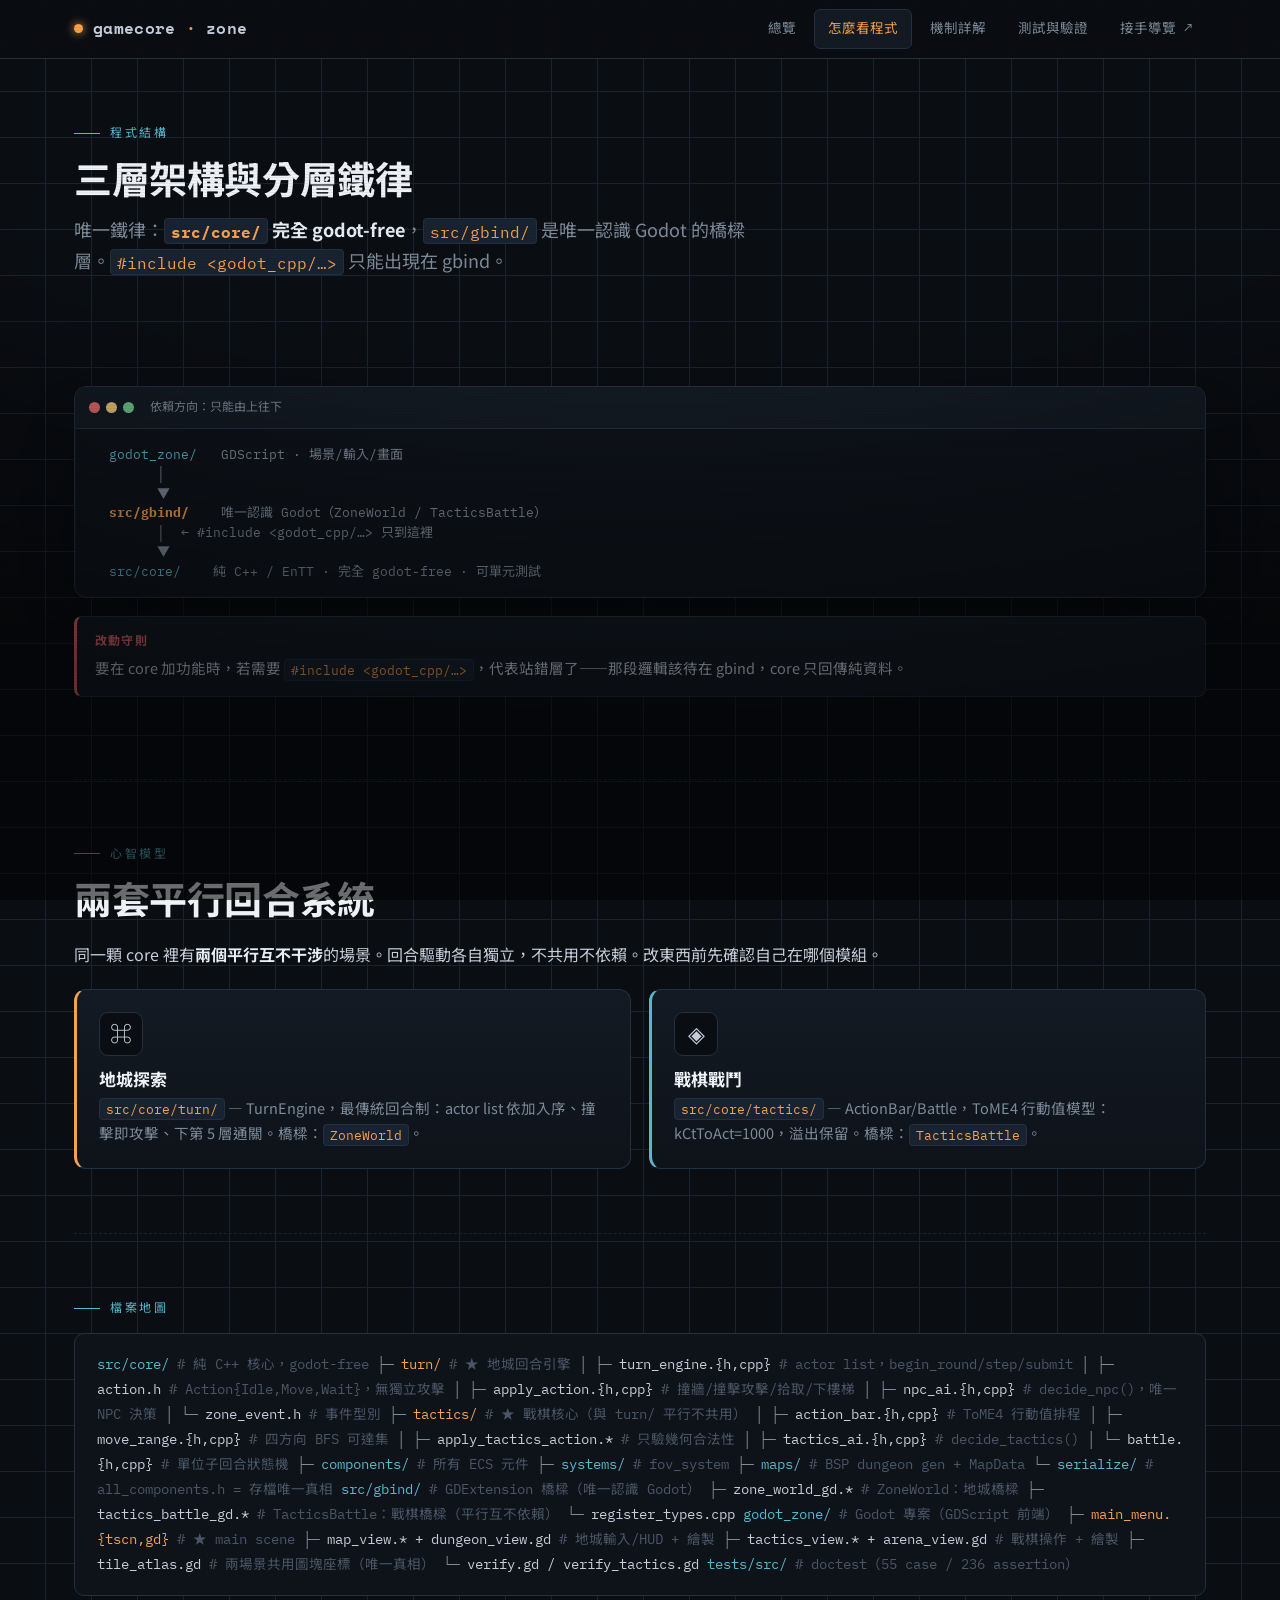
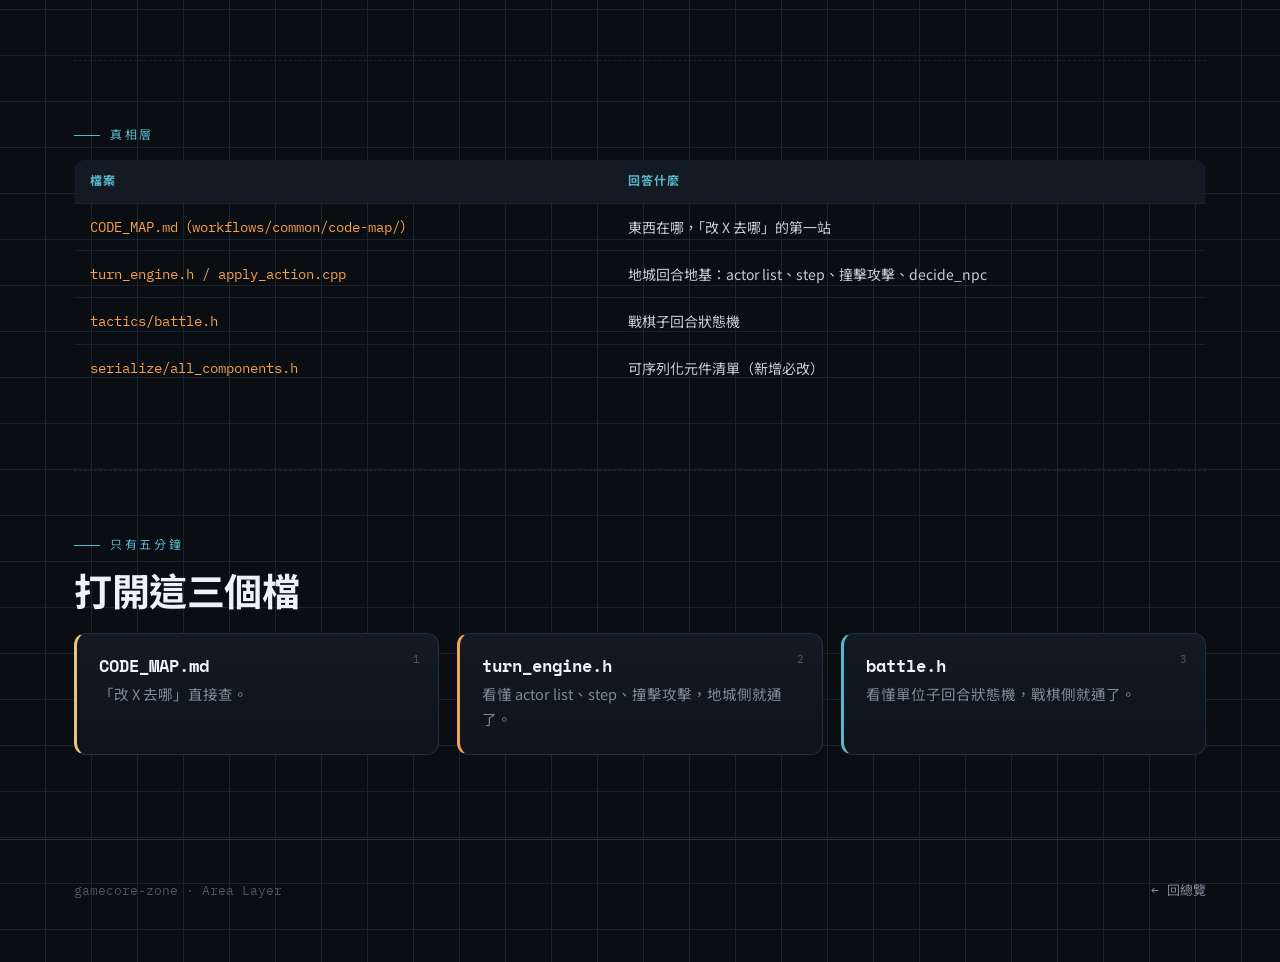
==== commit eab18fae: "docs: 將 docs/ 與 html/ 改寫為繁體中文，語氣轉為對資深工程師 - docs/架構與函數說明.md：壓縮為地城/戰棋兩大節，砍掉歷史紀錄與 meta 描述 - docs/進度說明.m" ====
--- a/html/architecture.html
+++ b/html/architecture.html
@@ -5,7 +5,7 @@
 <meta name="viewport" content="width=device-width, initial-scale=1.0">
 <script>document.documentElement.className="js";</script>
 <title>怎麼看程式 — gamecore-zone</title>
-<meta name="description" content="gamecore-zone 程式碼結構導覽：三層架構、core/gbind 分層鐵律、兩套平行系統（地城 TurnEngine／戰棋 Battle）、檔案地圖、真相層。">
+<meta name="description" content="gamecore-zone 程式碼結構導覽：三層架構、core/gbind 分層鐵律、兩套平行系統、檔案地圖、真相層。">
 <link rel="stylesheet" href="assets/style.css">
 </head>
 <body>
@@ -27,222 +27,121 @@
 <main class="wrap">
 
   <div class="page-head">
-    <p class="eyebrow">怎麼看程式</p>
-    <h2>不會迷路的閱讀順序</h2>
-    <p class="lead">
-      這頁告訴你：整體架構長怎樣、<strong>唯一一條分層鐵律</strong>、程式其實是<strong>兩套刻意分離的系統</strong>、
-      每個資料夾負責什麼、哪幾個檔案是「真相層」，以及只有五分鐘該打開哪三個檔。
-    </p>
+    <p class="eyebrow">程式結構</p>
+    <h2>三層架構與分層鐵律</h2>
+    <p class="lead">唯一鐵律：<strong><code>src/core/</code> 完全 godot-free</strong>，<code>src/gbind/</code> 是唯一認識 Godot 的橋樑層。<code>#include &lt;godot_cpp/…&gt;</code> 只能出現在 gbind。</p>
   </div>
 
-  <!-- 分層鐵律 -->
+  <!-- 分層示意 -->
   <section>
-    <p class="eyebrow">最重要的一條</p>
-    <h2>分層鐵律：只有 gbind 認識 Godot</h2>
-    <p><strong><code>src/core/</code> 完全 godot-free</strong>——純 C++／EnTT，可單獨用 doctest 測，不開 Godot。
-       <strong><code>src/gbind/</code> 是唯一認識 Godot 的橋樑層</strong>，<code>#include &lt;godot_cpp/…&gt;</code> 只能出現在這裡。
-       核心邏輯不得 include 任何 Godot header——這是全專案的地基。</p>
-
-    <div class="term reveal" style="margin-top:20px;">
-      <div class="term-bar"><span class="lights"><i class="l-r"></i><i class="l-y"></i><i class="l-g"></i></span> 分層方向：只能由上往下依賴</div>
-<div class="term-body">  <span class="hl">godot_zone/</span>   GDScript 前端 · 場景 / 輸入 / 畫面
-        │  呼叫方法、接 signal
+    <div class="term reveal">
+      <div class="term-bar"><span class="lights"><i class="l-r"></i><i class="l-y"></i><i class="l-g"></i></span> 依賴方向：只能由上往下</div>
+<div class="term-body">  <span class="hl">godot_zone/</span>   GDScript · 場景/輸入/畫面
+        │
         ▼
-  <span class="at">src/gbind/</span>    <span class="at">◀── 唯一認識 Godot 的橋樑（ZoneWorld / TacticsBattle）</span>
-        │  #include &lt;godot_cpp/…&gt; 只能到這裡為止
+  <span class="at">src/gbind/</span>    唯一認識 Godot（ZoneWorld / TacticsBattle）
+        │  ← #include &lt;godot_cpp/…&gt; 只到這裡
         ▼
   <span class="hl">src/core/</span>    純 C++ / EnTT · 完全 godot-free · 可單元測試</div>
     </div>
 
     <div class="note bug">
-      <b class="t">改動守則</b>
-      要在核心加功能時，若你發現需要 <code>#include &lt;godot_cpp/…&gt;</code>，代表你站錯層了——那段邏輯該待在 <code>src/gbind/</code>，
-      core 只回傳純資料。破壞這條，單元測試就跟著垮。
+      <b class="t">改動守則</b> 要在 core 加功能時，若需要 <code>#include &lt;godot_cpp/…&gt;</code>，代表站錯層了——那段邏輯該待在 gbind，core 只回傳純資料。
     </div>
   </section>
 
-  <!-- 兩套平行系統 -->
+  <!-- 兩套系統 -->
   <section>
     <p class="eyebrow">心智模型</p>
-    <h2>它其實是兩套刻意分離的系統</h2>
-    <p>同一顆核心裡跑著<strong>兩個平行、互不干涉</strong>的場景，共用 ECS／地圖／存讀檔基建，但<strong>回合驅動各自獨立、不共用、不互相依賴</strong>。開遊戲後由主選單擇一進入。<strong>改任何一邊之前，先確認自己在哪個模組。</strong></p>
+    <h2>兩套平行回合系統</h2>
+    <p>同一顆 core 裡有<strong>兩個平行互不干涉</strong>的場景。回合驅動各自獨立，不共用不依賴。改東西前先確認自己在哪個模組。</p>
 
     <div class="grid c2" style="margin-top:20px;">
       <div class="card fire reveal">
         <div class="ico">⌘</div>
         <h3>地城探索</h3>
-        <p><code>src/core/turn/</code> 的 <strong>TurnEngine</strong>——最傳統回合制：一條按加入序排的 actor 名單、撞擊攻擊、下第 5 層樓梯通關。橋樑是 <code>ZoneWorld</code>。</p>
+        <p><code>src/core/turn/</code> — TurnEngine，最傳統回合制：actor list 依加入序、撞擊即攻擊、下第 5 層通關。橋樑：<code>ZoneWorld</code>。</p>
       </div>
       <div class="card cyan reveal">
         <div class="ico">◈</div>
-        <h3>SRPG 戰棋戰鬥</h3>
-        <p><code>src/core/tactics/</code> 的 <strong>ActionBar／Battle</strong>——ToME4 行動值模型：行動條排程、移動一次＋行動一次的單位回合、殲滅分勝負。橋樑是 <code>TacticsBattle</code>。</p>
+        <h3>戰棋戰鬥</h3>
+        <p><code>src/core/tactics/</code> — ActionBar/Battle，ToME4 行動值模型：kCtToAct=1000，溢出保留。橋樑：<code>TacticsBattle</code>。</p>
       </div>
-    </div>
-
-    <div class="note warn">
-      <b class="t">為什麼分開</b>
-      地城側 2026-06-21 重構後刻意收斂成「教科書式最簡回合制」，作為乾淨地基；戰棋側的行動值排程<strong>另開 <code>src/core/tactics/</code></strong>，
-      不會加回 <code>TurnEngine</code>。兩者只是恰好共用 ECS／地圖／存讀檔，回合邏輯零共用。
-    </div>
-  </section>
-
-  <!-- 三層架構 -->
-  <section>
-    <p class="eyebrow">大圖</p>
-    <h2>它在整個 gamecore 的哪一層</h2>
-    <p>gamecore 規畫成三層，由大到小。<strong>這個 repo 只做最底層——區域層（Area Layer）</strong>，也就是「你實際站在一張地圖上探索或對戰」的那一層。</p>
-
-    <div class="term reveal" style="margin-top:20px;">
-      <div class="term-bar"><span class="lights"><i class="l-r"></i><i class="l-y"></i><i class="l-g"></i></span> gamecore 三層架構</div>
-<div class="term-body">  <span class="hl">World  Layer</span>  世界／全域時間、大地圖
-        │
-  <span class="hl">Region Layer</span>  區域群、跨地圖移動
-        │
-  <span class="at">Area   Layer</span>  ◀── <span class="at">本 repo（gamecore-zone）</span>
-                一張地圖 · ECS · FOV · <span class="hl">兩個平行場景</span>
-                （地城 TurnEngine ／ 戰棋 Battle）</div>
-    </div>
-
-    <div class="note">
-      <b class="t">出身</b>
-      本層是從 <code>opennefia-cpp</code> <strong>hard fork</strong> 出來的：保留了成熟的 ECS／FOV／戰鬥骨架，
-      但把 OpenNefia 特有的機制整套拿掉，換上自己最精簡的傳統回合制引擎，之後再平行長出 SRPG 戰棋。
     </div>
   </section>
 
   <!-- 檔案地圖 -->
   <section>
     <p class="eyebrow">檔案地圖</p>
-    <h2>每個資料夾在幹嘛</h2>
-    <p>整個專案被 git 追蹤的檔案不多，心智負擔低。核心分成 <code>src/core/turn/</code>（地城）與 <code>src/core/tactics/</code>（戰棋）兩塊。</p>
+    <div class="tree reveal">
+<span class="d">src/core/</span>                  <span class="cmt"># 純 C++ 核心，godot-free</span>
+├─ <span class="hot">turn/</span>                  <span class="cmt"># ★ 地城回合引擎</span>
+│  ├─ <span class="f">turn_engine.{h,cpp}</span>   <span class="cmt"># actor list，begin_round/step/submit</span>
+│  ├─ <span class="f">action.h</span>             <span class="cmt"># Action{Idle,Move,Wait}，無獨立攻擊</span>
+│  ├─ <span class="f">apply_action.{h,cpp}</span>  <span class="cmt"># 撞牆/撞擊攻擊/拾取/下樓梯</span>
+│  ├─ <span class="f">npc_ai.{h,cpp}</span>       <span class="cmt"># decide_npc()，唯一 NPC 決策</span>
+│  └─ <span class="f">zone_event.h</span>         <span class="cmt"># 事件型別</span>
+├─ <span class="hot">tactics/</span>               <span class="cmt"># ★ 戰棋核心（與 turn/ 平行不共用）</span>
+│  ├─ <span class="f">action_bar.{h,cpp}</span>    <span class="cmt"># ToME4 行動值排程</span>
+│  ├─ <span class="f">move_range.{h,cpp}</span>    <span class="cmt"># 四方向 BFS 可達集</span>
+│  ├─ <span class="f">apply_tactics_action.*</span> <span class="cmt"># 只驗幾何合法性</span>
+│  ├─ <span class="f">tactics_ai.{h,cpp}</span>    <span class="cmt"># decide_tactics()</span>
+│  └─ <span class="f">battle.{h,cpp}</span>       <span class="cmt"># 單位子回合狀態機</span>
+├─ <span class="d">components/</span>             <span class="cmt"># 所有 ECS 元件</span>
+├─ <span class="d">systems/</span>               <span class="cmt"># fov_system</span>
+├─ <span class="d">maps/</span>                  <span class="cmt"># BSP dungeon gen + MapData</span>
+└─ <span class="d">serialize/</span>             <span class="cmt"># all_components.h = 存檔唯一真相</span>
 
-    <div class="tree reveal">
-<span class="d">MednGameCore/</span>
-├─ <span class="d">src/core/</span>                  <span class="cmt"># 純 C++ 核心，完全不依賴 Godot，可單獨測</span>
-│  ├─ <span class="hot">turn/</span>                  <span class="cmt"># ★ 地城回合引擎</span>
-│  │  ├─ <span class="f">turn_engine.{h,cpp}</span>   <span class="cmt"># actor list（加入序＝行動序）、begin_round/step</span>
-│  │  ├─ <span class="f">action.h</span>             <span class="cmt"># Action{kind,param}：Idle/Move/Wait（無獨立攻擊）</span>
-│  │  ├─ <span class="f">apply_action.{h,cpp}</span>  <span class="cmt"># 結算：撞牆/撞擊攻擊/拾取/下樓梯 + actor_at()</span>
-│  │  ├─ <span class="f">npc_ai.{h,cpp}</span>       <span class="cmt"># decide_npc()：回合引擎唯一 NPC 決策（純函式）</span>
-│  │  ├─ <span class="f">move_dir.h</span>           <span class="cmt"># encode_dir / decode_dir（8 方向）</span>
-│  │  └─ <span class="f">zone_event.h</span>         <span class="cmt"># BumpedWall/Actor、ActorDied、ItemPickedUp…</span>
-│  ├─ <span class="hot">tactics/</span>               <span class="cmt"># ★ 戰棋核心（與 turn/ 平行、不共用）</span>
-│  │  ├─ <span class="f">action_bar.{h,cpp}</span>    <span class="cmt"># ActionBar：ToME4 行動值排程，kCtToAct=1000</span>
-│  │  ├─ <span class="f">move_range.{h,cpp}</span>    <span class="cmt"># 四方向 BFS 可達集，牆/單位皆阻擋</span>
-│  │  ├─ <span class="f">apply_tactics_action.*</span> <span class="cmt"># 結算一個 TacticsAction（只驗幾何合法性）</span>
-│  │  ├─ <span class="f">tactics_ai.{h,cpp}</span>    <span class="cmt"># decide_tactics()：戰棋 AI（純決策）</span>
-│  │  ├─ <span class="f">battle.{h,cpp}</span>       <span class="cmt"># Battle：移動一次＋行動一次的單位子回合狀態機</span>
-│  │  └─ <span class="f">tactics_action.h / tactics_event.h</span>
-│  ├─ <span class="d">components/</span>             <span class="cmt"># Controller/ActPoint/Team/TacticsUnit/TurnGauge…</span>
-│  ├─ <span class="d">systems/</span>               <span class="cmt"># fov_system（compute_fov / los）</span>
-│  ├─ <span class="d">maps/</span>                  <span class="cmt"># map_gen（BSP 地下城）、map_data、tile</span>
-│  └─ <span class="d">serialize/</span>             <span class="cmt"># all_components.h ＝存檔元件唯一真相來源（cereal）</span>
-├─ <span class="d">src/gbind/</span>                <span class="cmt"># GDExtension 橋樑層（唯一認識 Godot）</span>
-│  ├─ <span class="f">zone_world_gd.*</span>         <span class="cmt"># ZoneWorld：地城橋樑（player_move/next_round…）</span>
-│  ├─ <span class="f">tactics_battle_gd.*</span>     <span class="cmt"># TacticsBattle：戰棋橋樑（與 ZoneWorld 平行互不依賴）</span>
-│  └─ <span class="f">register_types.cpp</span>     <span class="cmt"># 對 Godot 註冊類別</span>
-├─ <span class="d">godot_zone/</span>               <span class="cmt"># Godot 專案（GDScript 前端）</span>
-│  ├─ <span class="hot">main_menu.{tscn,gd}</span>     <span class="cmt"># ★ main scene：選地城探索 / 戰棋對戰</span>
-│  ├─ <span class="f">map_view.* + dungeon_view.gd</span> <span class="cmt"># 地城：輸入/HUD + 圖塊繪製</span>
-│  ├─ <span class="f">tactics_view.* + arena_view.gd</span> <span class="cmt"># 戰棋：滑鼠操作 + 圖塊繪製</span>
-│  ├─ <span class="f">tile_atlas.gd</span>         <span class="cmt"># 兩場景共用的圖塊座標（唯一真相來源）</span>
-│  └─ <span class="f">verify.gd / verify_tactics.gd</span> <span class="cmt"># headless 端到端驗證腳本</span>
-├─ <span class="d">tests/src/</span>               <span class="cmt"># doctest 單元測試（55 案 / 236 斷言）</span>
-├─ <span class="d">docs/</span>                    <span class="cmt"># 架構與函數說明、進度說明、archive/</span>
-├─ <span class="d">workflows/</span>               <span class="cmt"># specs/plans/idea…（含戰棋設計記錄與歷史設計）</span>
-└─ <span class="f">SESSION-LOG.md</span>           <span class="cmt"># 目前進度 hub（想知道為什麼這樣做就讀它）</span>
+<span class="d">src/gbind/</span>                <span class="cmt"># GDExtension 橋樑（唯一認識 Godot）</span>
+├─ <span class="f">zone_world_gd.*</span>         <span class="cmt"># ZoneWorld：地城橋樑</span>
+├─ <span class="f">tactics_battle_gd.*</span>     <span class="cmt"># TacticsBattle：戰棋橋樑（平行互不依賴）</span>
+└─ <span class="f">register_types.cpp</span>
+
+<span class="d">godot_zone/</span>               <span class="cmt"># Godot 專案（GDScript 前端）</span>
+├─ <span class="hot">main_menu.{tscn,gd}</span>     <span class="cmt"># ★ main scene</span>
+├─ <span class="f">map_view.* + dungeon_view.gd</span> <span class="cmt"># 地城輸入/HUD + 繪製</span>
+├─ <span class="f">tactics_view.* + arena_view.gd</span> <span class="cmt"># 戰棋操作 + 繪製</span>
+├─ <span class="f">tile_atlas.gd</span>         <span class="cmt"># 兩場景共用圖塊座標（唯一真相）</span>
+└─ <span class="f">verify.gd / verify_tactics.gd</span>
+
+<span class="d">tests/src/</span>               <span class="cmt"># doctest（55 case / 236 assertion）</span>
     </div>
   </section>
 
   <!-- 真相層 -->
   <section>
     <p class="eyebrow">真相層</p>
-    <h2>哪些檔案是「設計的權威來源」</h2>
-    <p>程式碼會變，但設計意圖與唯一真相來源集中在少數幾個檔。要理解「現在怎麼跑」與「為什麼這樣設計」：</p>
-
     <table class="tbl reveal">
-      <thead><tr><th>檔案</th><th>它回答什麼問題</th></tr></thead>
+      <thead><tr><th>檔案</th><th>回答什麼</th></tr></thead>
       <tbody>
-        <tr><td>workflows/common/code-map/CODE_MAP.md</td><td>東西在哪：程式碼導航 index，「改 X 去哪」的第一站</td></tr>
-        <tr><td>src/core/turn/turn_engine.h</td><td>地城真相：actor list、begin_round/step、Player 阻塞 vs Self 立即解算</td></tr>
-        <tr><td>src/core/turn/npc_ai.h</td><td>地城真相：decide_npc()——回合引擎唯一 NPC 決策（LOS 警覺/追擊/徘徊）</td></tr>
-        <tr><td>src/core/tactics/battle.h</td><td>戰棋真相：Battle 子回合狀態機（移動一次＋行動一次、攻擊即結束）</td></tr>
-        <tr><td>src/core/serialize/all_components.h</td><td>存檔真相：可序列化元件的唯一清單，新增/刪除元件務必同步</td></tr>
-        <tr><td>workflows/specs/2026-07-10-srpg-tactics-battle-design.md</td><td>戰棋設計記錄與範圍界線（§9 明列不在切片內的後續主題）</td></tr>
-        <tr><td>SESSION-LOG.md</td><td>目前還沒收尾的活狀態、每個決策的理由（最快的上手入口）</td></tr>
+        <tr><td>CODE_MAP.md（workflows/common/code-map/）</td><td>東西在哪，「改 X 去哪」的第一站</td></tr>
+        <tr><td>turn_engine.h / apply_action.cpp</td><td>地城回合地基：actor list、step、撞擊攻擊、decide_npc</td></tr>
+        <tr><td>tactics/battle.h</td><td>戰棋子回合狀態機</td></tr>
+        <tr><td>serialize/all_components.h</td><td>可序列化元件清單（新增必改）</td></tr>
       </tbody>
     </table>
-  </section>
-
-  <!-- 資料流 -->
-  <section>
-    <p class="eyebrow">資料怎麼流</p>
-    <h2>一次玩家輸入發生了什麼</h2>
-    <p>前端永遠不直接改世界，只「提交指令」，規則全在 C++。地城按一鍵＝英雄行動一次＋整輪 NPC；戰棋是平行的另一條資料流。</p>
-
-    <div class="term reveal">
-      <div class="term-bar"><span class="lights"><i class="l-r"></i><i class="l-y"></i><i class="l-g"></i></span> 地城：一次「按 D 往右走」的資料流</div>
-<div class="term-body"><span class="hl">[GDScript] map_view.gd</span>
-   按下 D
-      │  world.player_move(1, 0)             <span class="wl"># 若未在回合中先自動開一輪</span>
-      ▼
-<span class="hl">[GDExtension] zone_world_gd.cpp（ZoneWorld）</span>
-   輪到英雄（WaitingPlayer）→ submit(hero, Move)
-      │  pump()：反覆 step() 跑完整輪 NPC
-      ▼
-<span class="hl">[C++ core] turn_engine.cpp / apply_action.cpp / npc_ai.cpp</span>
-   英雄 resolve → apply_action(Move 1,0)
-      │  NPC 們 decide_npc() → apply_action 追擊
-      ▼
-   撞牆？撞擊攻擊？拾取？下樓梯？ → 發 ZoneEvent
-      │  pump 到「玩家等待 / 回合結束 / 換樓層」才停
-      ▼
-<span class="hl">[GDScript]</span> drain_events → signal（hero_attacked / hero_hurt /
-              npc_died / game_won…）→ 重畫地圖 + 更新 HUD/訊息列</div>
-    </div>
-
-    <div class="note">
-      <b class="t">戰棋是平行的另一條線</b>
-      前端 <code>tactics_view.gd</code> 點格 → <code>TacticsBattle.command_move/attack/wait()</code> → core 的 <code>Battle</code> 結算 →
-      發 <code>turn_started</code> / <code>unit_moved</code> / <code>unit_attacked</code> / <code>unit_died</code> / <code>battle_over</code> signal → <code>arena_view.gd</code> 重畫。
-      <strong>與地城那條完全獨立</strong>，只是同一套 ECS／存讀檔基建。
-    </div>
-
-    <div class="note warn">
-      <b class="t">關鍵設計</b>
-      C++ <strong>擁有規則、擁有時間</strong>；Godot 只負責「畫面 + 輸入 + 訊號」。
-      核心引擎不持有 registry，保持純粹可測。玩家阻塞＝輪到 Player 操控者時 <code>step()</code> 回 <code>WaitingPlayer</code> 暫停等 <code>submit()</code>，C++ 不空轉。
-    </div>
   </section>
 
   <!-- 五分鐘 -->
   <section style="border-bottom:0;">
     <p class="eyebrow">只有五分鐘</p>
-    <h2>那就打開這三個檔</h2>
+    <h2>打開這三個檔</h2>
     <div class="grid c3">
       <div class="card gold reveal">
         <span class="k">1</span>
-        <div class="ico">🗺</div>
         <h3>CODE_MAP.md</h3>
-        <p>程式碼導航 index。「我想改 X 該去哪」直接查這張表，不用先讀完整個 repo。</p>
+        <p>「改 X 去哪」直接查。</p>
       </div>
       <div class="card fire reveal">
         <span class="k">2</span>
-        <div class="ico">⌘</div>
-        <h3>turn_engine.h / apply_action.cpp</h3>
-        <p>整個地城回合地基都在這。看懂 actor list、step、撞擊攻擊與 decide_npc，地城側就通了。</p>
+        <h3>turn_engine.h</h3>
+        <p>看懂 actor list、step、撞擊攻擊，地城側就通了。</p>
       </div>
       <div class="card cyan reveal">
         <span class="k">3</span>
-        <div class="ico">◈</div>
-        <h3>tactics/battle.h</h3>
-        <p>戰棋的單位子回合狀態機：移動一次＋行動一次、攻擊即結束。看懂它，戰棋側就通了。</p>
+        <h3>battle.h</h3>
+        <p>看懂單位子回合狀態機，戰棋側就通了。</p>
       </div>
-    </div>
-    <div class="hero-cta" style="margin-top:30px;">
-      <a class="btn primary" href="mechanics.html">▶ 接著看：機制怎麼運作</a>
-      <a class="btn" href="testing.html">直接跑起來 →</a>
     </div>
   </section>
 
@@ -250,7 +149,7 @@
 
 <footer>
   <div class="wrap foot-inner">
-    <span>gamecore-zone · Area Layer · 區域層原型</span>
+    <span>gamecore-zone · Area Layer</span>
     <span><a href="index.html">← 回總覽</a></span>
   </div>
 </footer>
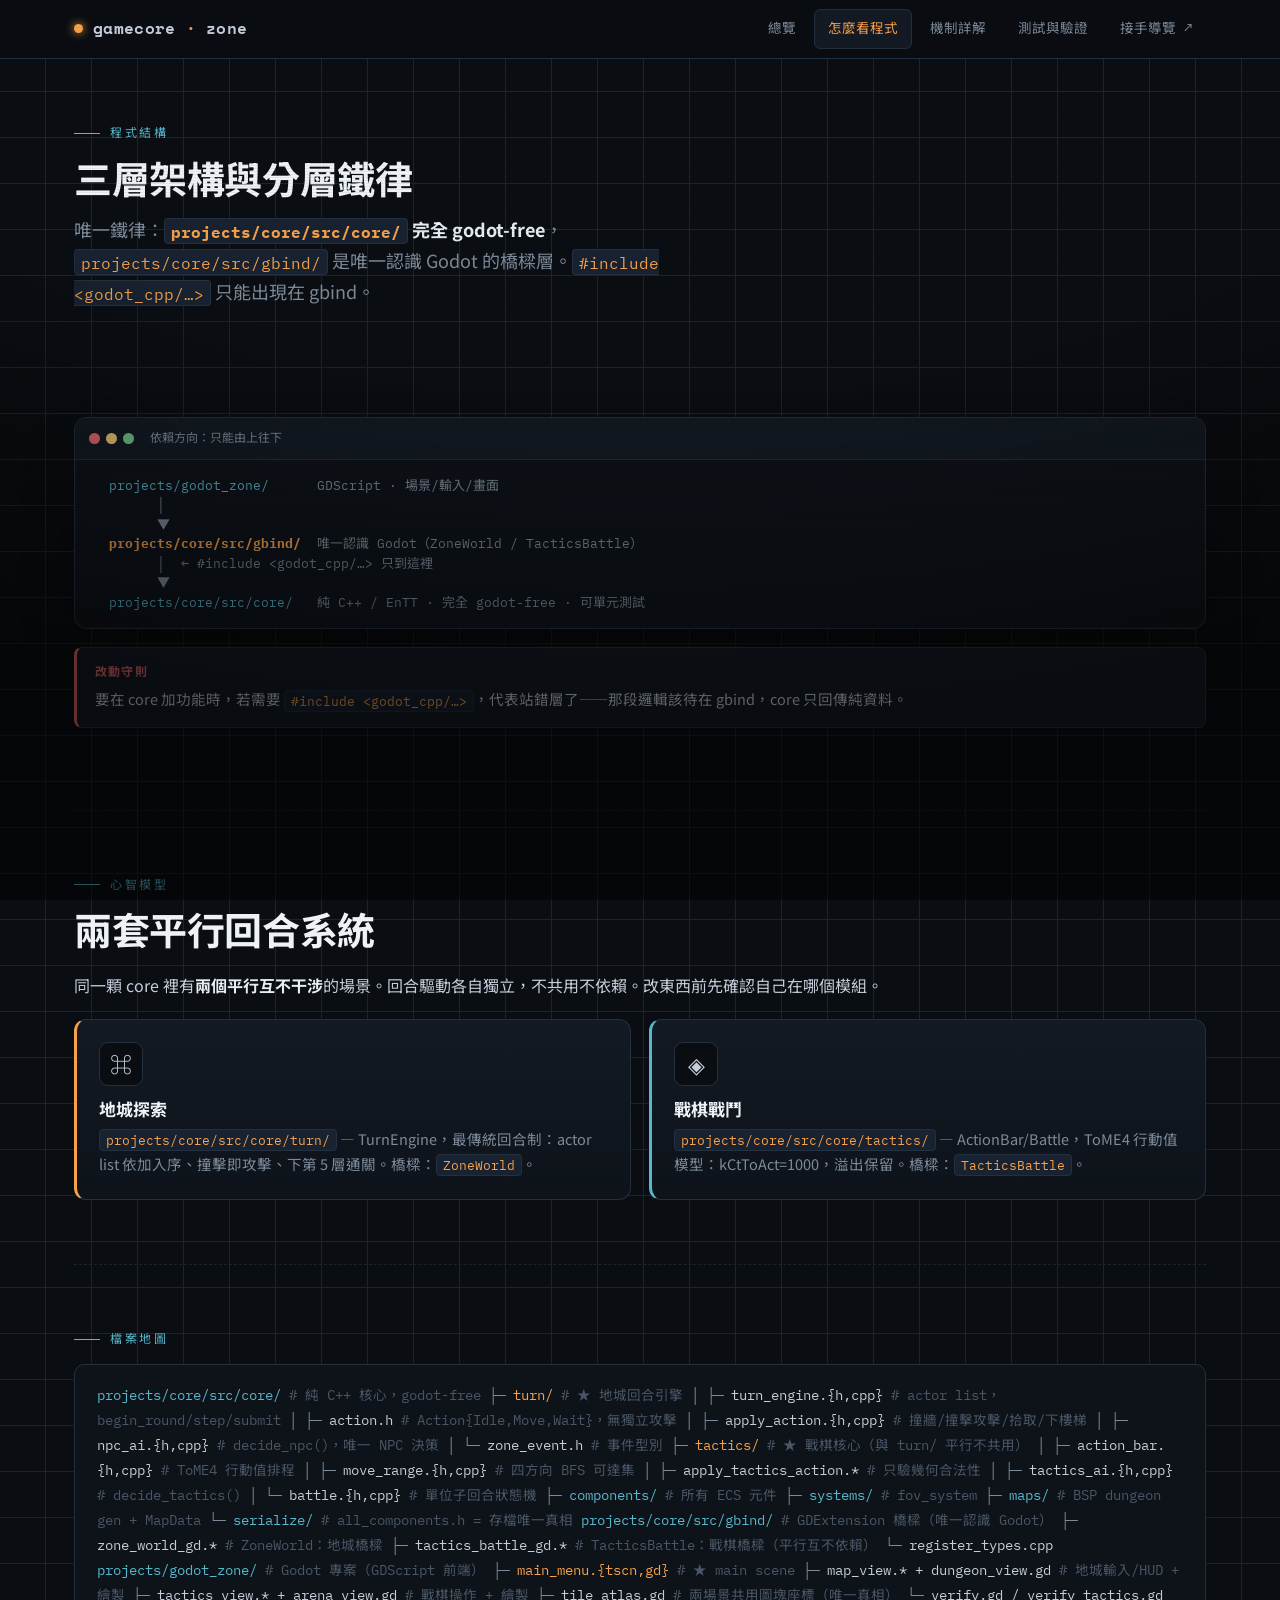
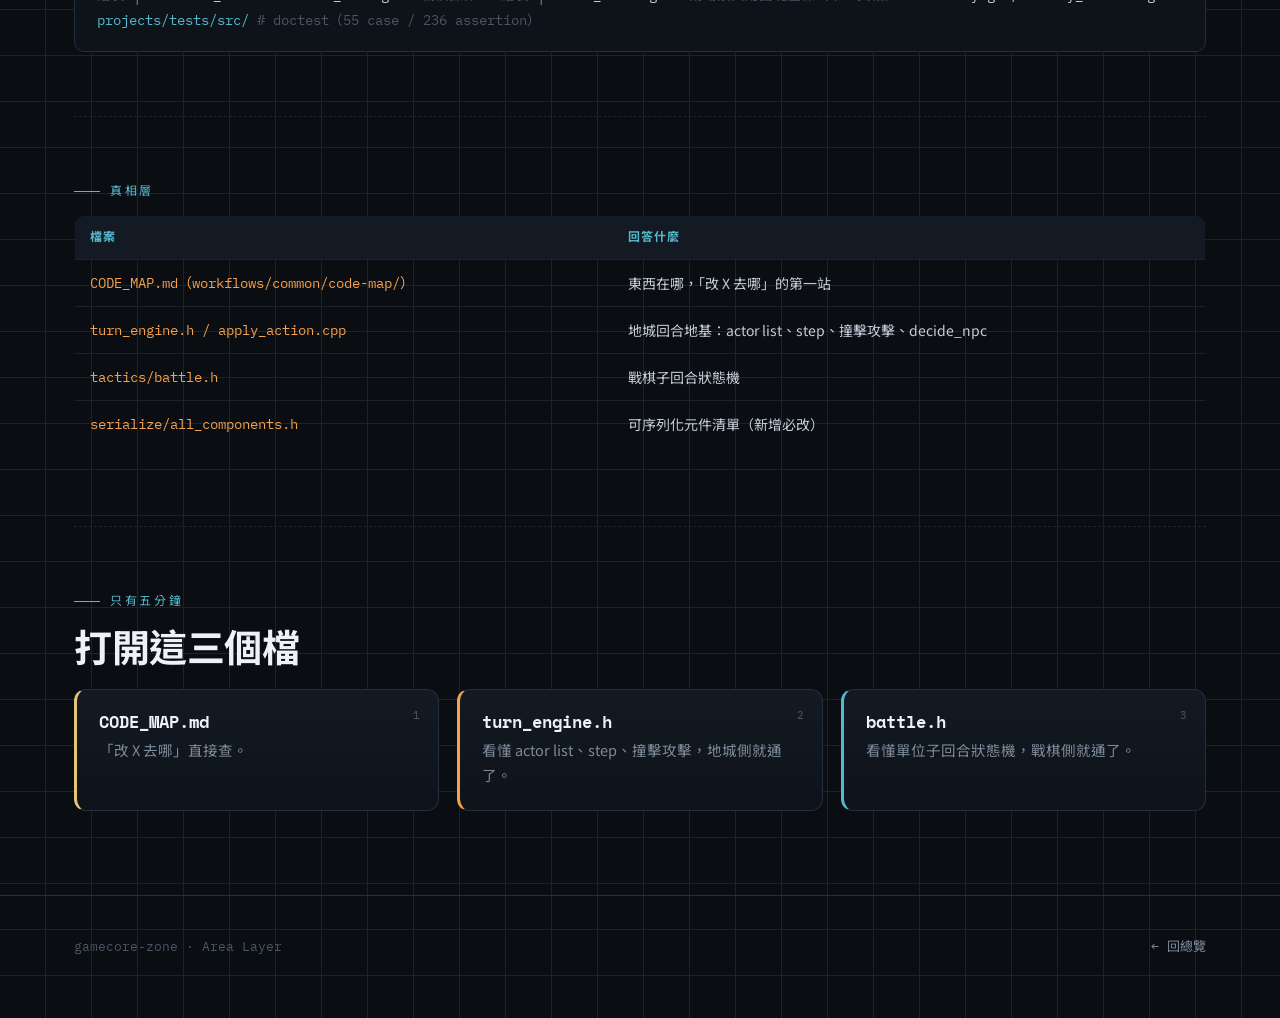
==== commit d43aa660: "refactor(repo): 對齊 medps——三專案移入 projects/、CMake 拆為獨立專案、刪 PROJECT.md 頂層改為 docs/ + projects/ + workflo" ====
--- a/html/architecture.html
+++ b/html/architecture.html
@@ -29,20 +29,20 @@
   <div class="page-head">
     <p class="eyebrow">程式結構</p>
     <h2>三層架構與分層鐵律</h2>
-    <p class="lead">唯一鐵律：<strong><code>src/core/</code> 完全 godot-free</strong>，<code>src/gbind/</code> 是唯一認識 Godot 的橋樑層。<code>#include &lt;godot_cpp/…&gt;</code> 只能出現在 gbind。</p>
+    <p class="lead">唯一鐵律：<strong><code>projects/core/src/core/</code> 完全 godot-free</strong>，<code>projects/core/src/gbind/</code> 是唯一認識 Godot 的橋樑層。<code>#include &lt;godot_cpp/…&gt;</code> 只能出現在 gbind。</p>
   </div>
 
   <!-- 分層示意 -->
   <section>
     <div class="term reveal">
       <div class="term-bar"><span class="lights"><i class="l-r"></i><i class="l-y"></i><i class="l-g"></i></span> 依賴方向：只能由上往下</div>
-<div class="term-body">  <span class="hl">godot_zone/</span>   GDScript · 場景/輸入/畫面
+<div class="term-body">  <span class="hl">projects/godot_zone/</span>      GDScript · 場景/輸入/畫面
         │
         ▼
-  <span class="at">src/gbind/</span>    唯一認識 Godot（ZoneWorld / TacticsBattle）
+  <span class="at">projects/core/src/gbind/</span>  唯一認識 Godot（ZoneWorld / TacticsBattle）
         │  ← #include &lt;godot_cpp/…&gt; 只到這裡
         ▼
-  <span class="hl">src/core/</span>    純 C++ / EnTT · 完全 godot-free · 可單元測試</div>
+  <span class="hl">projects/core/src/core/</span>   純 C++ / EnTT · 完全 godot-free · 可單元測試</div>
     </div>
 
     <div class="note bug">
@@ -60,12 +60,12 @@
       <div class="card fire reveal">
         <div class="ico">⌘</div>
         <h3>地城探索</h3>
-        <p><code>src/core/turn/</code> — TurnEngine，最傳統回合制：actor list 依加入序、撞擊即攻擊、下第 5 層通關。橋樑：<code>ZoneWorld</code>。</p>
+        <p><code>projects/core/src/core/turn/</code> — TurnEngine，最傳統回合制：actor list 依加入序、撞擊即攻擊、下第 5 層通關。橋樑：<code>ZoneWorld</code>。</p>
       </div>
       <div class="card cyan reveal">
         <div class="ico">◈</div>
         <h3>戰棋戰鬥</h3>
-        <p><code>src/core/tactics/</code> — ActionBar/Battle，ToME4 行動值模型：kCtToAct=1000，溢出保留。橋樑：<code>TacticsBattle</code>。</p>
+        <p><code>projects/core/src/core/tactics/</code> — ActionBar/Battle，ToME4 行動值模型：kCtToAct=1000，溢出保留。橋樑：<code>TacticsBattle</code>。</p>
       </div>
     </div>
   </section>
@@ -74,7 +74,7 @@
   <section>
     <p class="eyebrow">檔案地圖</p>
     <div class="tree reveal">
-<span class="d">src/core/</span>                  <span class="cmt"># 純 C++ 核心，godot-free</span>
+<span class="d">projects/core/src/core/</span>  <span class="cmt"># 純 C++ 核心，godot-free</span>
 ├─ <span class="hot">turn/</span>                  <span class="cmt"># ★ 地城回合引擎</span>
 │  ├─ <span class="f">turn_engine.{h,cpp}</span>   <span class="cmt"># actor list，begin_round/step/submit</span>
 │  ├─ <span class="f">action.h</span>             <span class="cmt"># Action{Idle,Move,Wait}，無獨立攻擊</span>
@@ -92,19 +92,19 @@
 ├─ <span class="d">maps/</span>                  <span class="cmt"># BSP dungeon gen + MapData</span>
 └─ <span class="d">serialize/</span>             <span class="cmt"># all_components.h = 存檔唯一真相</span>
 
-<span class="d">src/gbind/</span>                <span class="cmt"># GDExtension 橋樑（唯一認識 Godot）</span>
+<span class="d">projects/core/src/gbind/</span>  <span class="cmt"># GDExtension 橋樑（唯一認識 Godot）</span>
 ├─ <span class="f">zone_world_gd.*</span>         <span class="cmt"># ZoneWorld：地城橋樑</span>
 ├─ <span class="f">tactics_battle_gd.*</span>     <span class="cmt"># TacticsBattle：戰棋橋樑（平行互不依賴）</span>
 └─ <span class="f">register_types.cpp</span>
 
-<span class="d">godot_zone/</span>               <span class="cmt"># Godot 專案（GDScript 前端）</span>
+<span class="d">projects/godot_zone/</span>  <span class="cmt"># Godot 專案（GDScript 前端）</span>
 ├─ <span class="hot">main_menu.{tscn,gd}</span>     <span class="cmt"># ★ main scene</span>
 ├─ <span class="f">map_view.* + dungeon_view.gd</span> <span class="cmt"># 地城輸入/HUD + 繪製</span>
 ├─ <span class="f">tactics_view.* + arena_view.gd</span> <span class="cmt"># 戰棋操作 + 繪製</span>
 ├─ <span class="f">tile_atlas.gd</span>         <span class="cmt"># 兩場景共用圖塊座標（唯一真相）</span>
 └─ <span class="f">verify.gd / verify_tactics.gd</span>
 
-<span class="d">tests/src/</span>               <span class="cmt"># doctest（55 case / 236 assertion）</span>
+<span class="d">projects/tests/src/</span>  <span class="cmt"># doctest（55 case / 236 assertion）</span>
     </div>
   </section>
 
